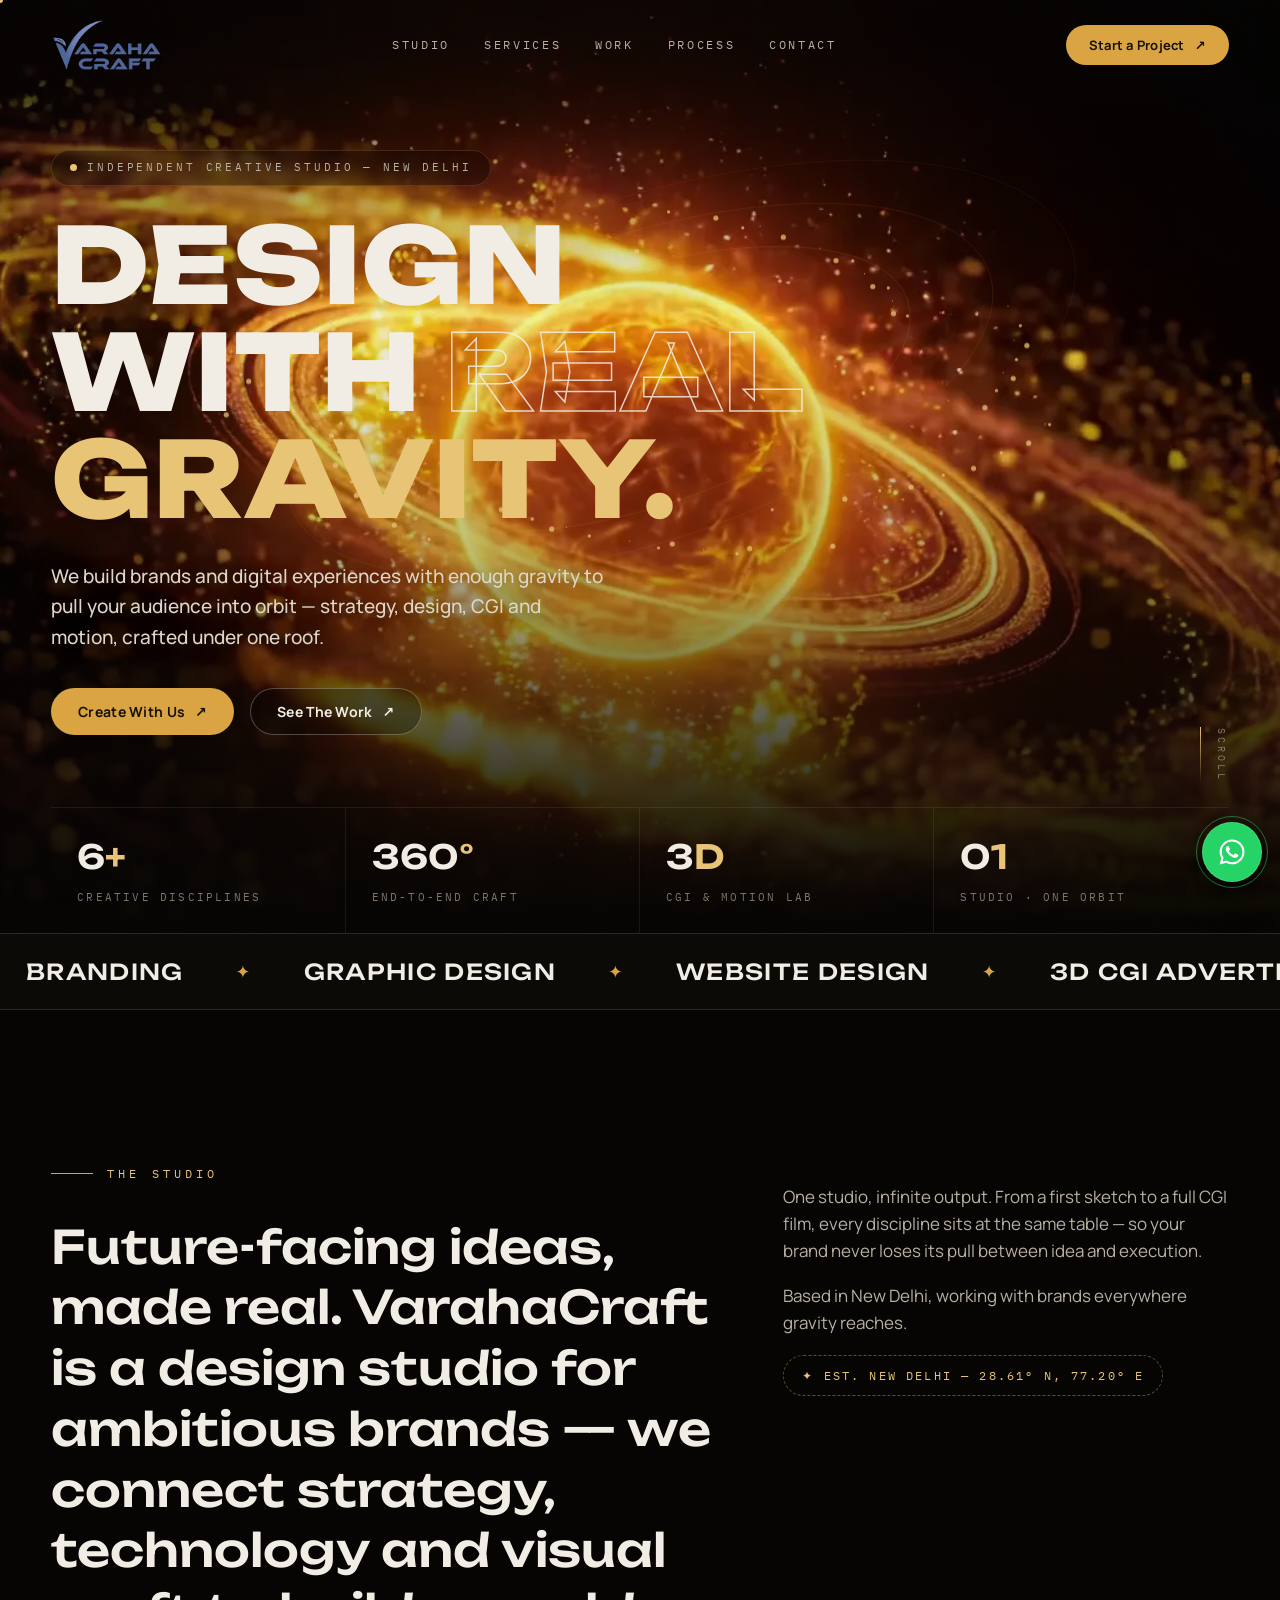
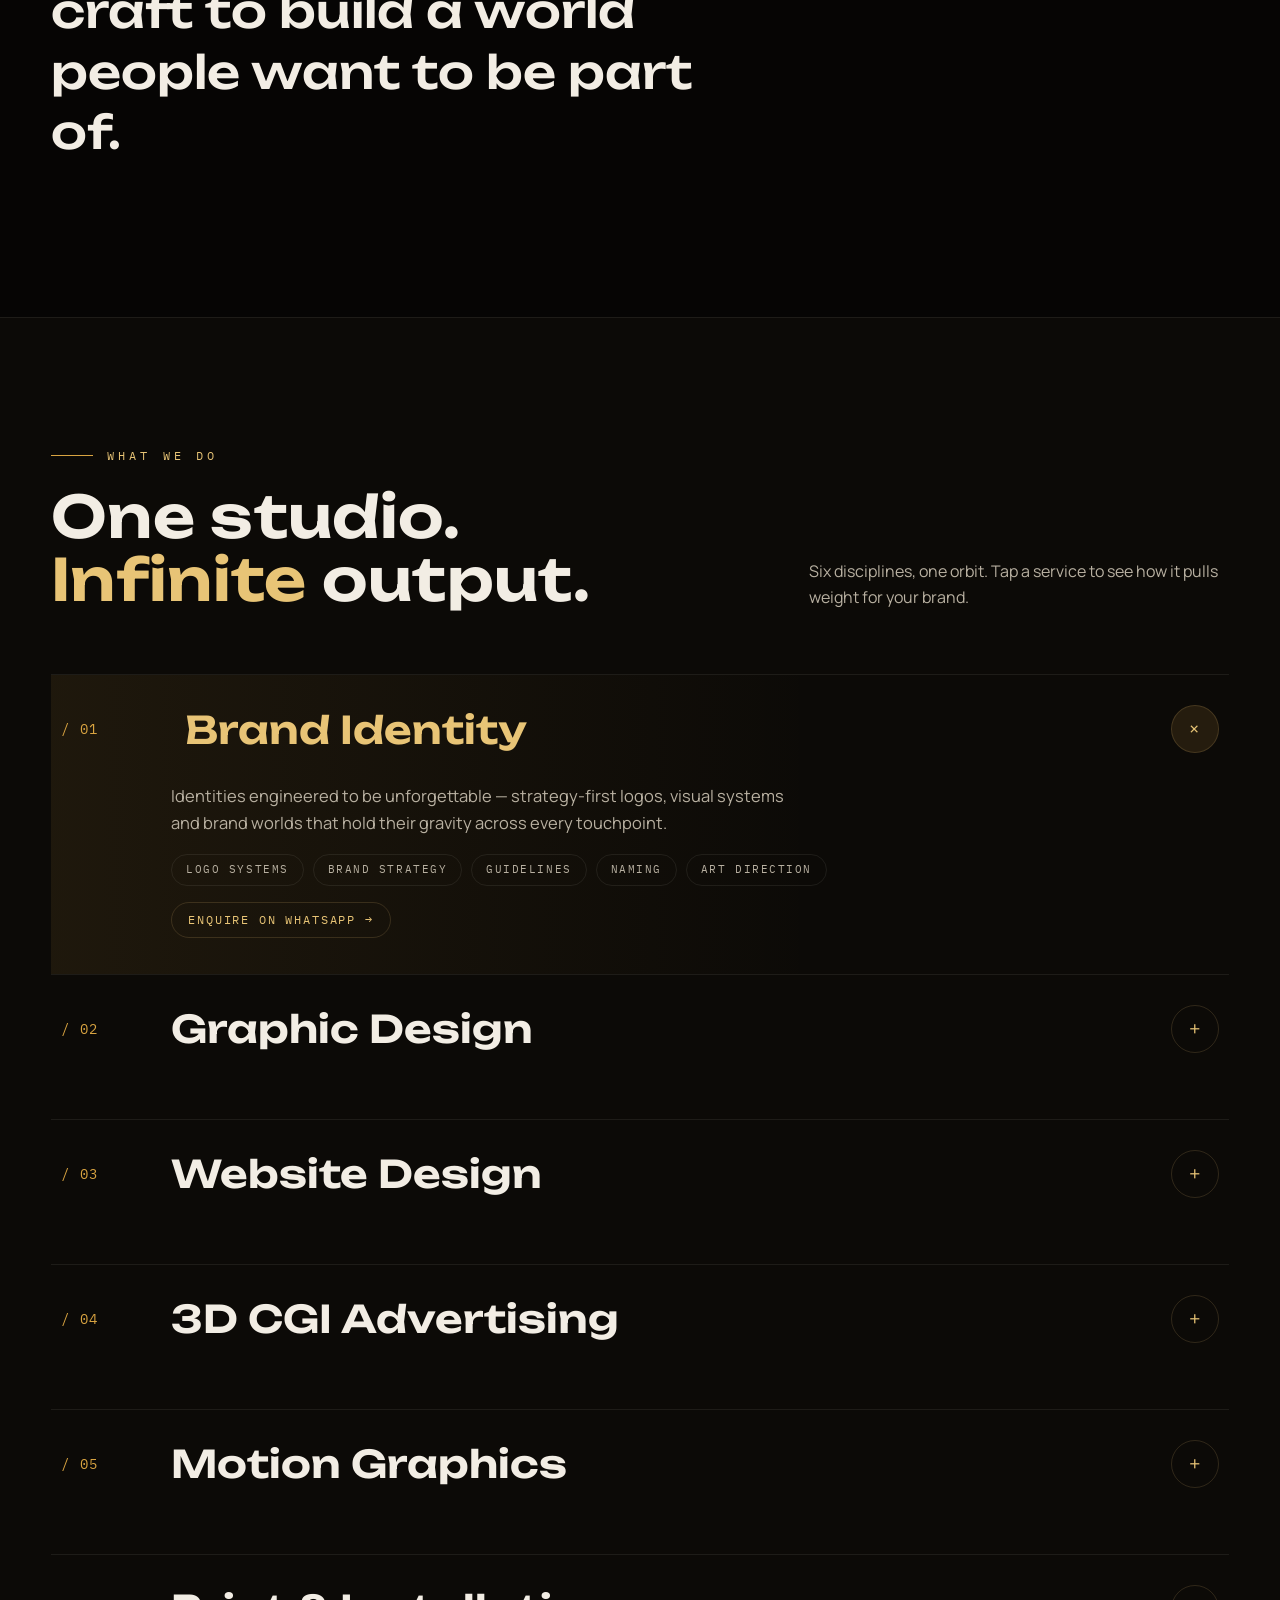
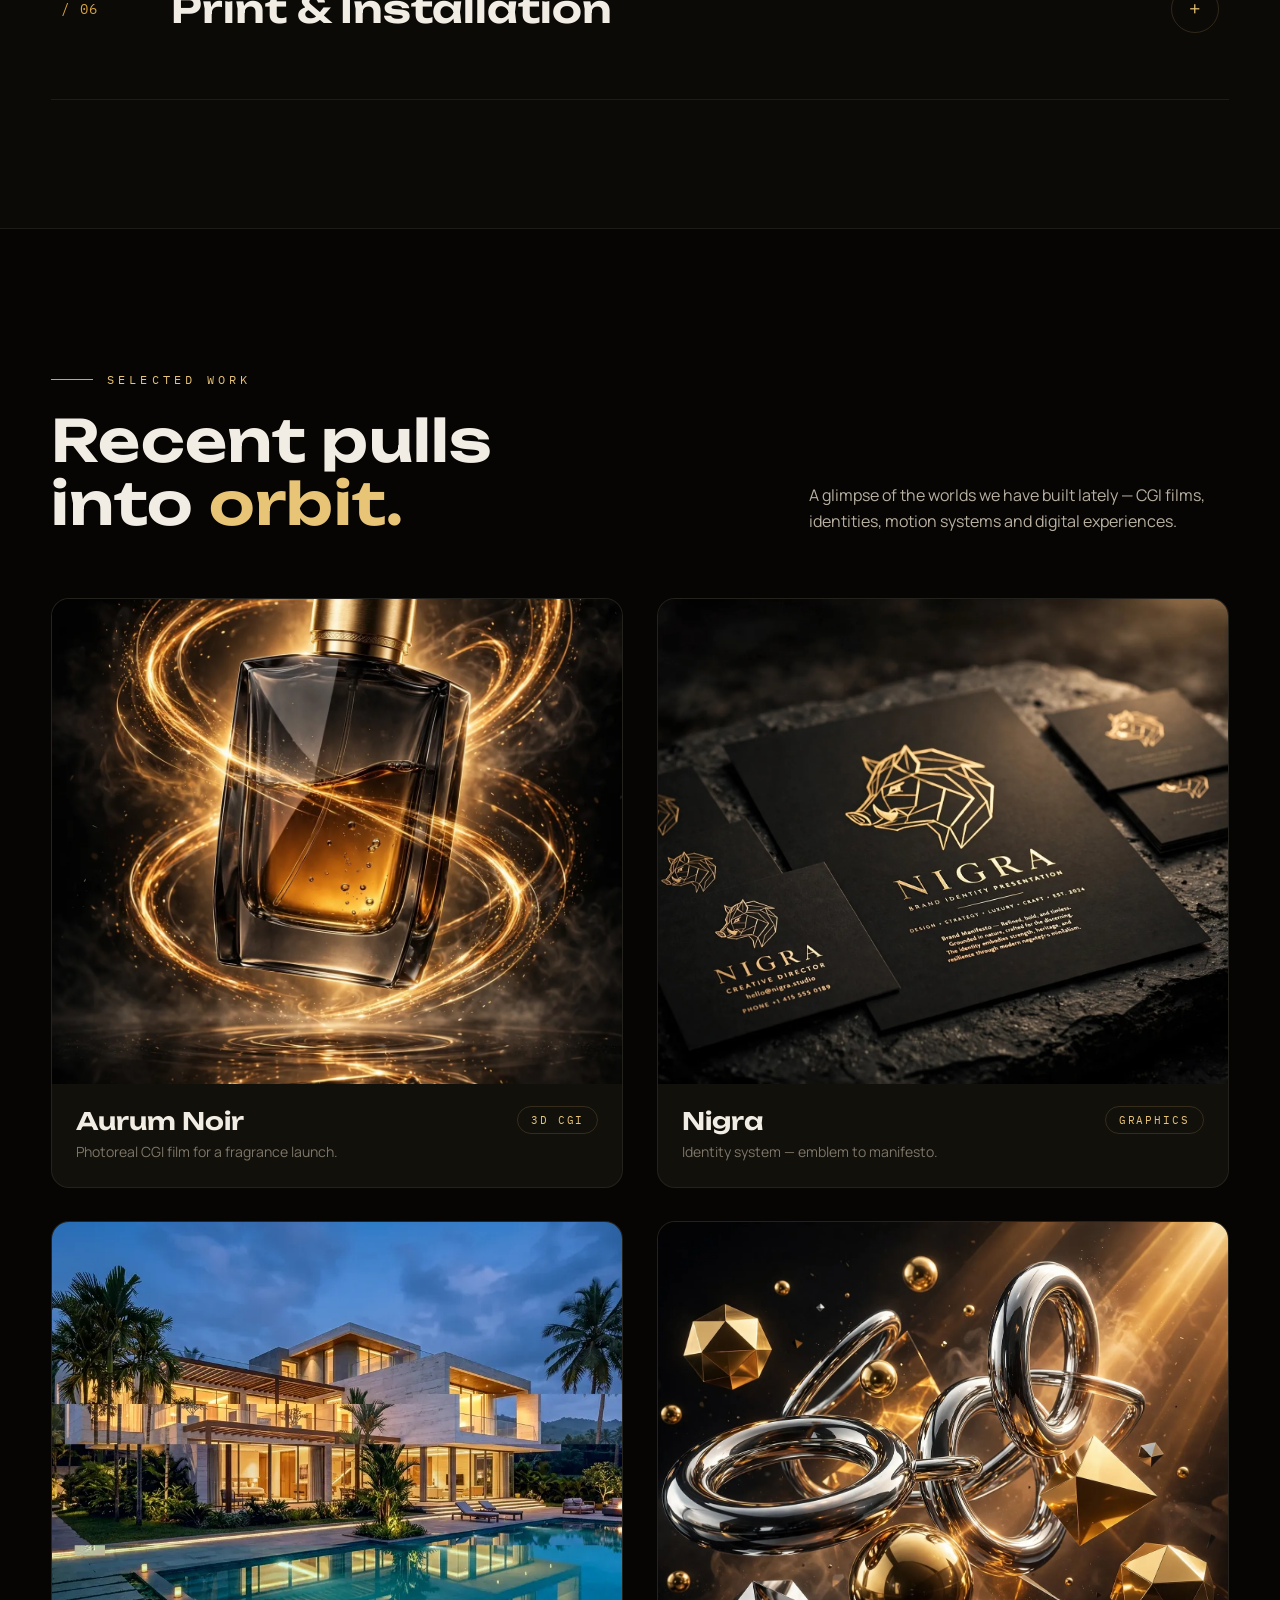
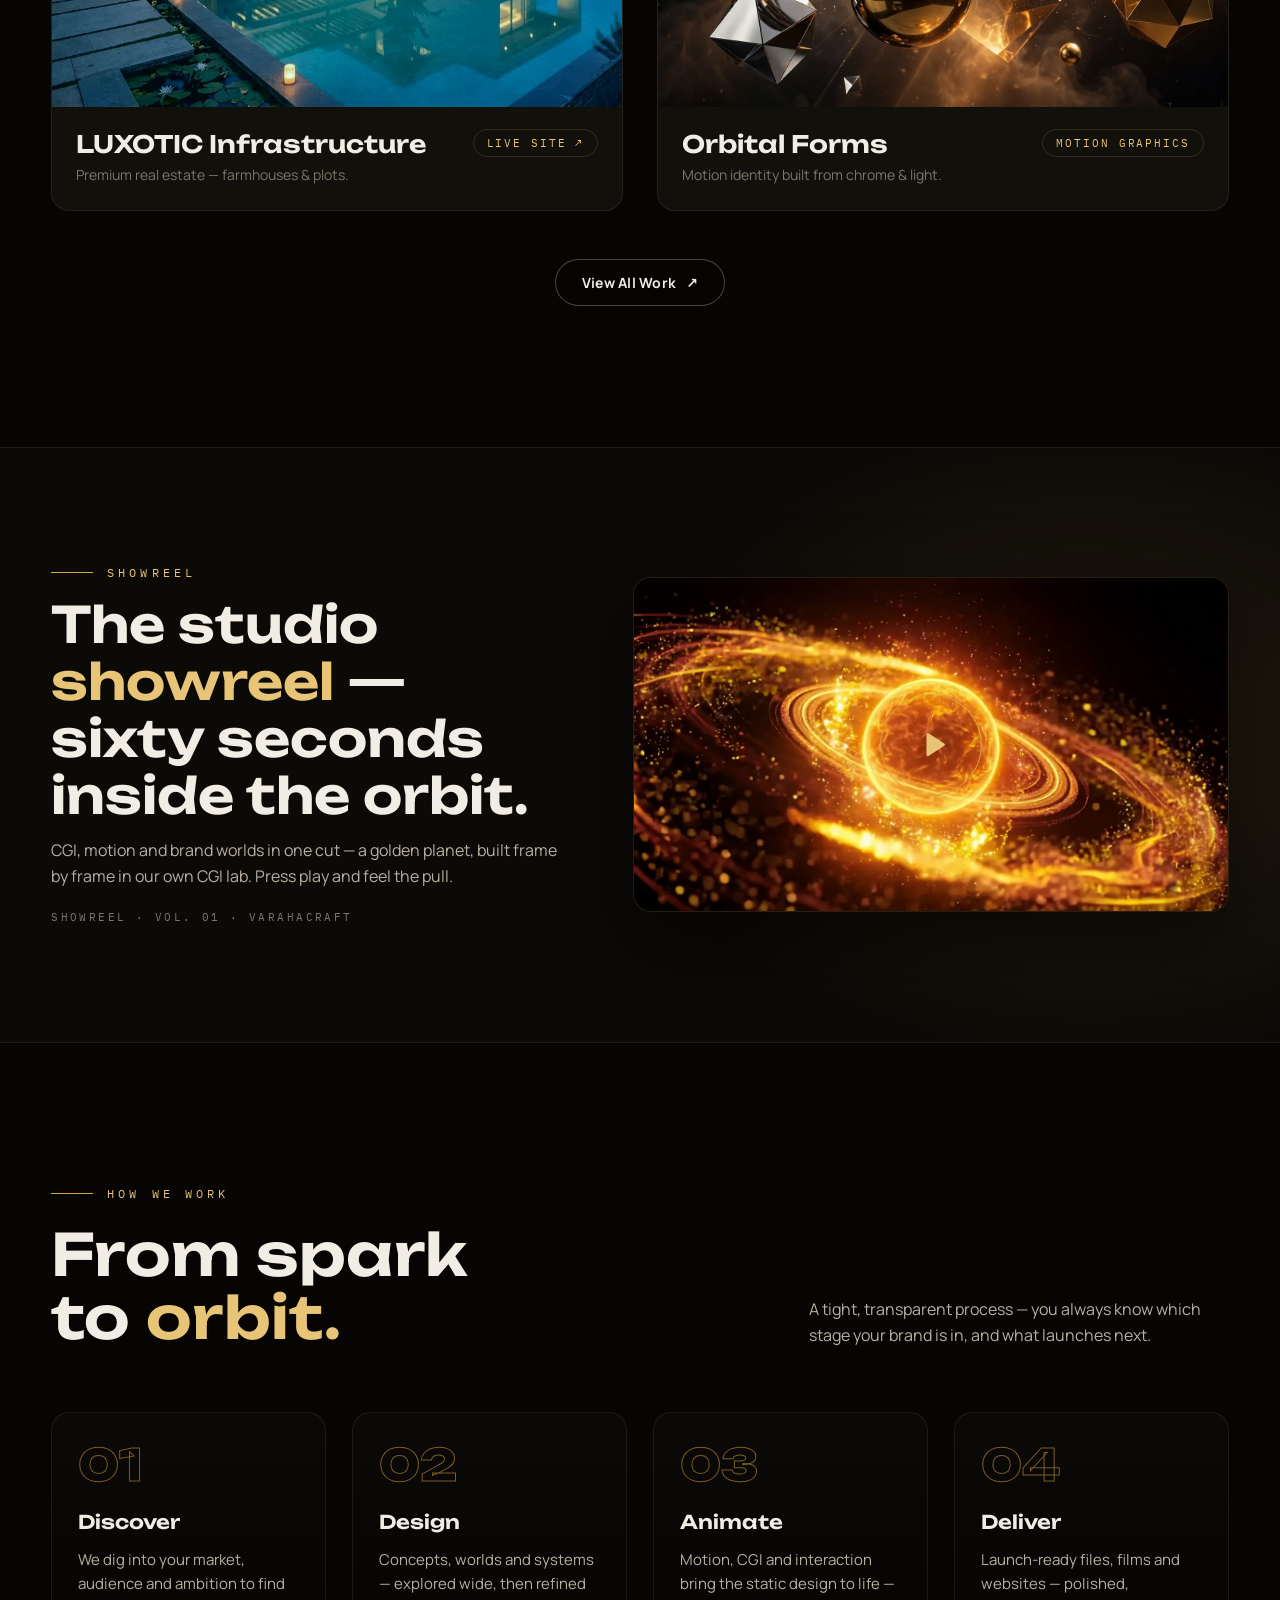
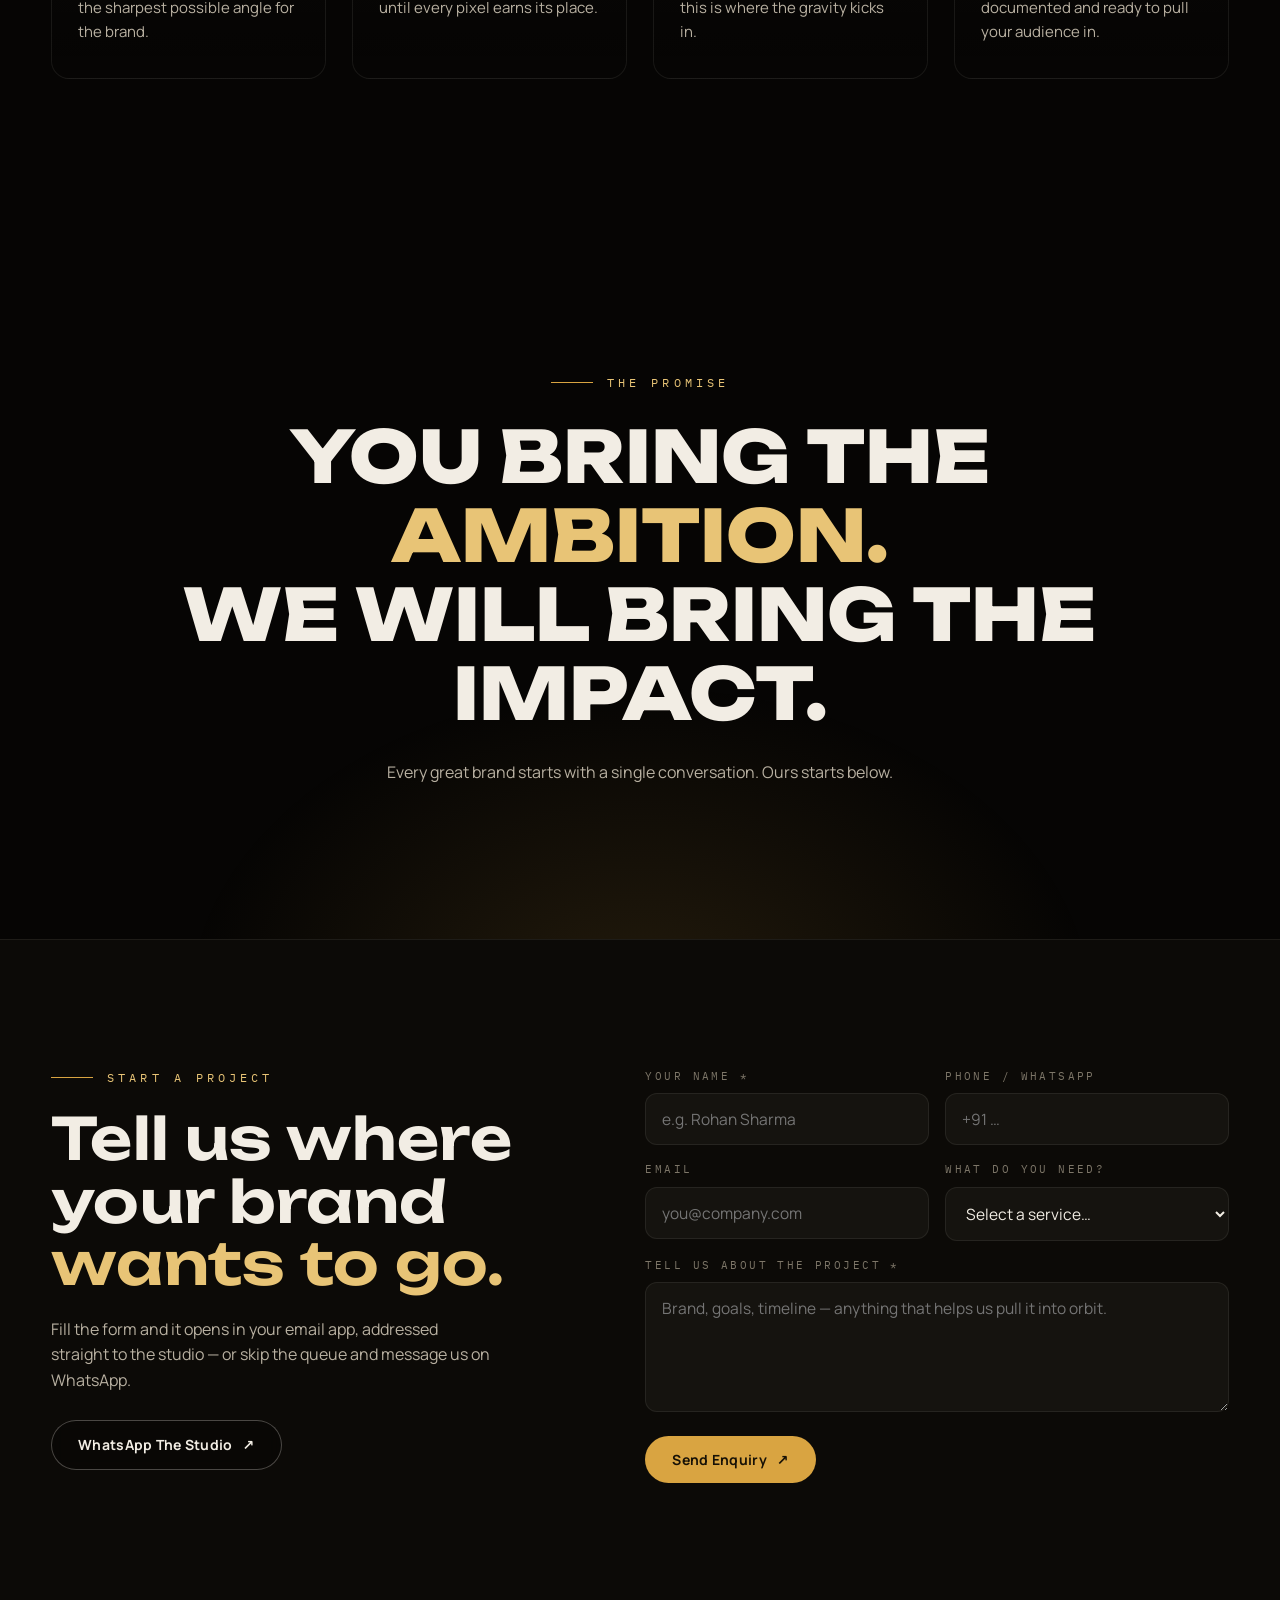
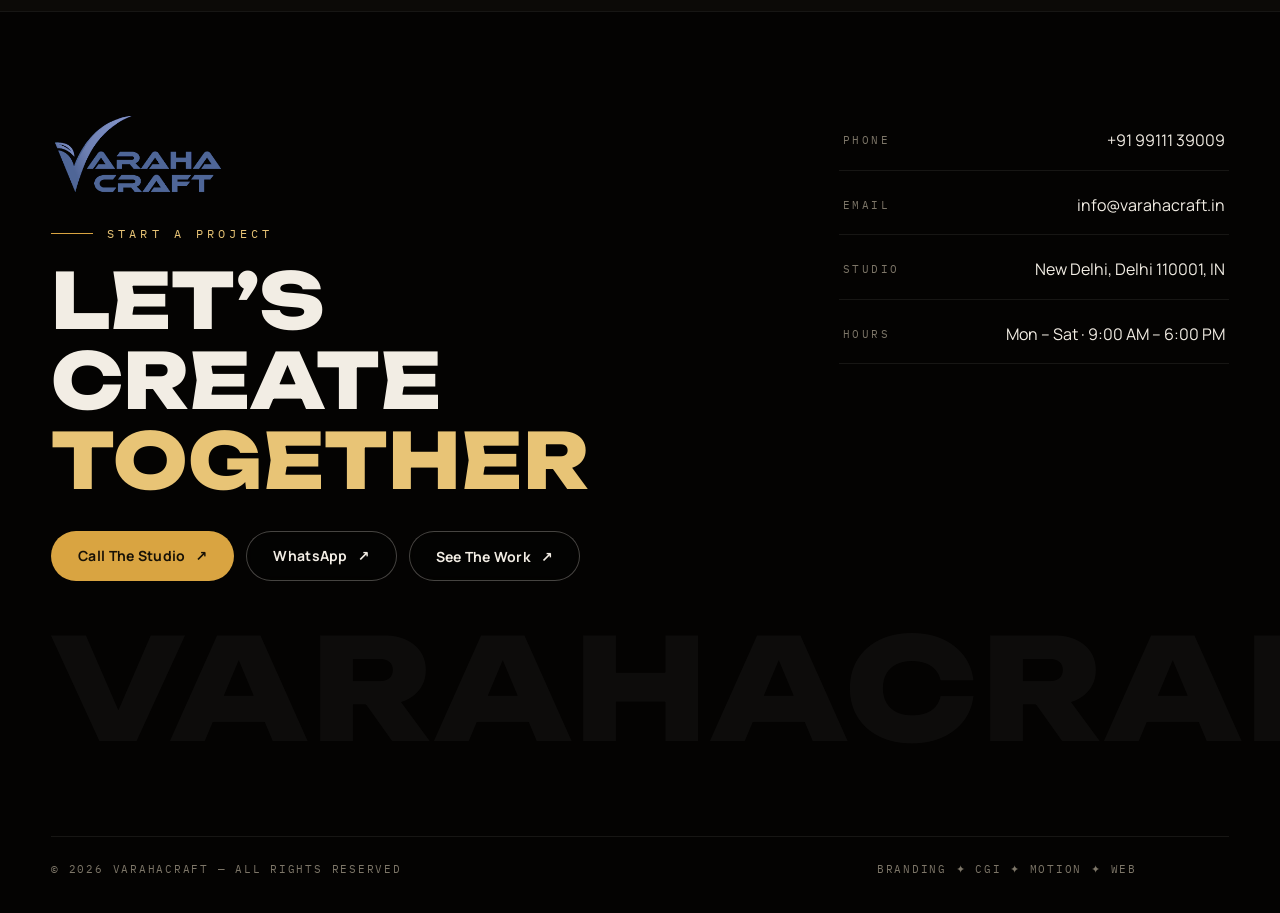
==== index.html @ f9a8553d "Initial commit: VarahaCraft static website" ====
<!doctype html>
<html lang="en">
<head>
<meta charset="utf-8" />
<meta name="viewport" content="width=device-width, initial-scale=1, viewport-fit=cover" />
<meta name="color-scheme" content="dark" />
<title>VarahaCraft — Creative Design &amp; Branding Studio, New Delhi</title>
<meta name="description" content="VarahaCraft is a New Delhi creative studio crafting brands, websites, 3D CGI advertising and motion graphics with enough gravity to pull your audience into orbit." />
<meta name="keywords" content="VarahaCraft, branding studio New Delhi, graphic design, website design, 3D CGI advertising, motion graphics, UGC ads, print and installation, creative agency India" />
<meta name="author" content="VarahaCraft" />
<link rel="canonical" href="https://www.varahacraft.in/" />
<meta name="robots" content="index, follow" />
<meta name="geo.region" content="IN-DL" />
<meta name="geo.placename" content="New Delhi" />
<!-- Open Graph -->
<meta property="og:type" content="website" />
<meta property="og:site_name" content="VarahaCraft" />
<meta property="og:title" content="VarahaCraft — Creative Design &amp; Branding Studio, New Delhi" />
<meta property="og:description" content="Brands, websites, 3D CGI advertising and motion graphics — crafted in New Delhi with enough gravity to pull your audience into orbit." />
<meta property="og:locale" content="en_IN" />
<meta property="og:url" content="https://www.varahacraft.in/" />
<meta property="og:image" content="https://www.varahacraft.in/og-image.jpg" />
<meta property="og:image:type" content="image/jpeg" />
<meta property="og:image:width" content="1200" />
<meta property="og:image:height" content="630" />
<meta property="og:image:alt" content="VarahaCraft — a golden planet with orbiting light rings, the studio's signature visual" />
<!-- Twitter -->
<meta name="twitter:card" content="summary_large_image" />
<meta name="twitter:title" content="VarahaCraft — Creative Design &amp; Branding Studio, New Delhi" />
<meta name="twitter:description" content="Branding, graphic design, website design, 3D CGI advertising, motion graphics and print — one studio, infinite output." />
<meta name="twitter:image" content="https://www.varahacraft.in/og-image.jpg" />
<meta name="twitter:image:alt" content="VarahaCraft — a golden planet with orbiting light rings, the studio's signature visual" />
<link rel="icon" type="image/png" href="assets/favicon.png" />
<script type="application/ld+json">
{
  "@context": "https://schema.org",
  "@type": "ProfessionalService",
  "name": "VarahaCraft",
  "description": "Creative design and branding studio in New Delhi — branding, graphic design, website design, 3D CGI advertising, motion graphics, print and installation.",
  "url": "https://www.varahacraft.in",
  "telephone": "+91-99111-39009",
  "email": "info@varahacraft.in",
  "priceRange": "₹₹",
  "address": {
    "@type": "PostalAddress",
    "addressLocality": "New Delhi",
    "addressRegion": "Delhi",
    "postalCode": "110001",
    "addressCountry": "IN"
  },
  "geo": { "@type": "GeoCoordinates", "latitude": 28.6139, "longitude": 77.209 },
  "openingHoursSpecification": {
    "@type": "OpeningHoursSpecification",
    "dayOfWeek": ["Monday", "Tuesday", "Wednesday", "Thursday", "Friday", "Saturday"],
    "opens": "09:00",
    "closes": "18:00"
  },
  "sameAs": ["https://www.varahacraft.in"],
  "makesOffer": [
    { "@type": "Offer", "itemOffered": { "@type": "Service", "name": "Brand Identity" } },
    { "@type": "Offer", "itemOffered": { "@type": "Service", "name": "Graphic Design" } },
    { "@type": "Offer", "itemOffered": { "@type": "Service", "name": "Website Design" } },
    { "@type": "Offer", "itemOffered": { "@type": "Service", "name": "3D CGI Advertising" } },
    { "@type": "Offer", "itemOffered": { "@type": "Service", "name": "Motion Graphics" } },
    { "@type": "Offer", "itemOffered": { "@type": "Service", "name": "Print & Installation" } }
  ]
}
</script>
<link rel="preconnect" href="https://fonts.googleapis.com" />
<link rel="preconnect" href="https://fonts.gstatic.com" crossorigin />
<link href="https://fonts.googleapis.com/css2?family=Unbounded:wght@300;400;500;600;800&family=Manrope:wght@400;500;600;700;800&family=IBM+Plex+Mono:wght@400;500&display=swap" rel="stylesheet" />

<noscript></noscript>
  <link rel="stylesheet" href="css/styles.css">
</head>
<body>
<div id="preloader" role="status" aria-label="Loading VarahaCraft">
  <div class="pl-ring" aria-hidden="true"></div>
  <div class="pl-logo"><img src="assets/logo.png" alt="VarahaCraft" width="1302" height="628" /></div>
  <div class="pl-bar"><i></i></div>
  <div class="pl-note">ENTERING ORBIT</div>
</div>

<div class="cursor-dot" id="cursorDot" aria-hidden="true"></div>
<div class="cursor-ring" id="cursorRing" aria-hidden="true"></div>
<div id="progress" aria-hidden="true"></div>

<header class="site-head" id="siteHeader">
  <nav class="nav" aria-label="Main">
    <button class="logo" id="logoBtn" aria-label="VarahaCraft — home">
      <img src="assets/logo.png" alt="VarahaCraft" width="1302" height="628" />
    </button>
    <div class="nav-links">
      <a href="#/" data-nav="studio">STUDIO</a>
      <a href="#/" data-nav="services">SERVICES</a>
      <a href="#/work" data-nav="work" id="navWork">WORK</a>
      <a href="#/" data-nav="process">PROCESS</a>
      <a href="#/" data-nav="contact">CONTACT</a>
    </div>
    <button class="btn btn-gold nav-cta" data-nav="contact">Start a Project <span class="arr">↗</span></button>
    <button class="burger" id="burger" aria-label="Open menu" aria-expanded="false">
      <svg viewBox="0 0 24 24" fill="none" stroke="currentColor" stroke-width="1.8" stroke-linecap="round" aria-hidden="true"><path d="M3 7h18M3 12h18M3 17h12" /></svg>
    </button>
  </nav>
</header>
<div class="mobile-menu" id="mobileMenu" aria-hidden="true">
  <a href="#/" data-nav="studio">STUDIO <span>01</span></a>
  <a href="#/" data-nav="services">SERVICES <span>02</span></a>
  <a href="#/work" data-nav="work">WORK <span>03</span></a>
  <a href="#/" data-nav="process">PROCESS <span>04</span></a>
  <a href="#/" data-nav="contact">CONTACT <span>05</span></a>
  <a href="https://wa.me/919911139009?text=Hi%20VarahaCraft!%20I%20want%20to%20discuss%20a%20project%20for%20my%20brand." target="_blank" rel="noopener noreferrer">WHATSAPP <span>→</span></a>
</div>

<div class="page-view" id="pageView">

<!-- ============================ HOME ============================ -->
<div id="page-home">
<main>
  <!-- HERO -->
  <section class="hero" aria-label="VarahaCraft intro">
    <div class="hero-media" aria-hidden="true">
      <img id="heroPoster" src="assets/hero-poster.webp" alt="" style="width:100%;height:100%;object-fit:cover;position:absolute;inset:0;" />
      <video id="heroVideo" muted loop playsinline preload="none" poster="assets/hero-poster.webp" style="position:absolute;inset:0;"></video>
    </div>
    <canvas id="gl" aria-hidden="true"></canvas>
    <div class="hero-content">
      <div class="wrap">
        <span class="hero-badge"><span class="dot"></span> Independent Creative Studio — New Delhi</span>
        <h1 class="hero-title" aria-label="Design With Real Gravity.">
          <span class="line" aria-hidden="true"><span class="line-inner">Design</span></span>
          <span class="line" aria-hidden="true"><span class="line-inner">With <span class="stroke">Real</span></span></span>
          <span class="line" aria-hidden="true"><span class="line-inner"><span class="gold">Gravity.</span></span></span>
        </h1>
        <p class="hero-sub">We build brands and digital experiences with enough gravity to pull your audience into orbit — strategy, design, CGI and motion, crafted under one roof.</p>
        <div class="hero-ctas">
          <button class="btn btn-gold" data-scrollto="enquire">Create With Us <span class="arr">↗</span></button>
          <button class="btn btn-ghost" data-goto="work">See The Work <span class="arr">↗</span></button>
        </div>
      </div>
      <div class="wrap">
        <div class="hero-meta">
          <div class="cell"><div class="num">6<b>+</b></div><div class="lbl">Creative disciplines</div></div>
          <div class="cell"><div class="num">360<b>°</b></div><div class="lbl">End-to-end craft</div></div>
          <div class="cell"><div class="num">3<b>D</b></div><div class="lbl">CGI &amp; motion lab</div></div>
          <div class="cell"><div class="num">0<b>1</b></div><div class="lbl">Studio · One orbit</div></div>
        </div>
      </div>
    </div>
    <div class="scroll-hint" aria-hidden="true">SCROLL <i></i></div>
  </section>

  <!-- MARQUEE -->
  <div class="marquee" aria-hidden="true">
    <div class="marquee-track">
      <span>BRANDING <i class="star">✦</i> GRAPHIC DESIGN <i class="star">✦</i> WEBSITE DESIGN <i class="star">✦</i> 3D CGI ADVERTISING <i class="star">✦</i> MOTION GRAPHICS <i class="star">✦</i> PRINT &amp; INSTALLATION <i class="star">✦</i></span>
      <span>BRANDING <i class="star">✦</i> GRAPHIC DESIGN <i class="star">✦</i> WEBSITE DESIGN <i class="star">✦</i> 3D CGI ADVERTISING <i class="star">✦</i> MOTION GRAPHICS <i class="star">✦</i> PRINT &amp; INSTALLATION <i class="star">✦</i></span>
    </div>
  </div>

  <!-- MANIFESTO -->
  <section class="manifesto" id="studio">
    <div class="wrap">
      <div class="kicker" data-rv>The Studio</div>
      <div class="manifesto-grid">
        <p class="manifesto-text" data-rv>Future-facing ideas, made real. VarahaCraft is a design studio for ambitious brands — we connect strategy, technology and visual craft to build a world people want to be part of.</p>
        <div class="manifesto-side" data-rv>
          <p>One studio, infinite output. From a first sketch to a full CGI film, every discipline sits at the same table — so your brand never loses its pull between idea and execution.</p>
          <p>Based in New Delhi, working with brands everywhere gravity reaches.</p>
          <span class="orbit-chip">✦ EST. NEW DELHI — 28.61° N, 77.20° E</span>
        </div>
      </div>
    </div>
  </section>

  <!-- SERVICES -->
  <section class="services" id="services">
    <div class="wrap">
      <div class="sec-head">
        <div>
          <div class="kicker" data-rv>What We Do</div>
          <h2 class="sec-title" data-rv>One studio.<br /><em>Infinite</em> output.</h2>
        </div>
        <p data-rv>Six disciplines, one orbit. Tap a service to see how it pulls weight for your brand.</p>
      </div>
      <div class="svc-list" id="svcList"><!-- services rendered by JS --></div>
    </div>
  </section>

  <!-- FEATURED WORK -->
  <section class="work" id="work">
    <div class="wrap">
      <div class="sec-head">
        <div>
          <div class="kicker" data-rv>Selected Work</div>
          <h2 class="sec-title" data-rv>Recent pulls<br />into <em>orbit.</em></h2>
        </div>
        <p data-rv>A glimpse of the worlds we have built lately — CGI films, identities, motion systems and digital experiences.</p>
      </div>
      <div class="work-grid" id="featuredGrid"><!-- featured projects rendered by JS --></div>
      <div class="work-more" data-rv>
        <button class="btn btn-ghost" data-goto="work">View All Work <span class="arr">↗</span></button>
      </div>
    </div>
  </section>

  <!-- SHOWREEL -->
  <section class="reel" aria-label="Showreel">
    <div class="wrap reel-in">
      <div data-rv>
        <div class="kicker">Showreel</div>
        <h2>The studio <em>showreel</em> — sixty seconds inside the orbit.</h2>
        <p>CGI, motion and brand worlds in one cut — a golden planet, built frame by frame in our own CGI lab. Press play and feel the pull.</p>
        <div class="reel-note">Showreel · Vol. 01 · VarahaCraft</div>
      </div>
      <div class="reel-frame" data-rv>
        <video id="reelVideo" muted loop playsinline preload="metadata" poster="assets/hero-poster.webp" aria-label="VarahaCraft showreel — golden planet with orbiting light rings">
          <source src="assets/showreel.mp4" type="video/mp4" />
        </video>
        <div class="play-wrap">
          <button class="play-btn" id="reelBtn" aria-label="Play showreel video">
            <svg viewBox="0 0 24 24" fill="currentColor" aria-hidden="true"><path d="M6 3.8v16.4c0 .8.9 1.3 1.6.9l12.6-8.2c.6-.4.6-1.4 0-1.8L7.6 2.9C6.9 2.5 6 3 6 3.8z" /></svg>
          </button>
        </div>
      </div>
    </div>
  </section>

  <!-- PROCESS -->
  <section class="process" id="process">
    <div class="wrap">
      <div class="sec-head">
        <div>
          <div class="kicker" data-rv>How We Work</div>
          <h2 class="sec-title" data-rv>From spark<br />to <em>orbit.</em></h2>
        </div>
        <p data-rv>A tight, transparent process — you always know which stage your brand is in, and what launches next.</p>
      </div>
      <div class="steps">
        <div class="step" data-rv>
          <div class="s-num">01</div>
          <h3>Discover</h3>
          <p>We dig into your market, audience and ambition to find the sharpest possible angle for the brand.</p>
          <span class="s-line"></span>
        </div>
        <div class="step" data-rv>
          <div class="s-num">02</div>
          <h3>Design</h3>
          <p>Concepts, worlds and systems — explored wide, then refined until every pixel earns its place.</p>
          <span class="s-line"></span>
        </div>
        <div class="step" data-rv>
          <div class="s-num">03</div>
          <h3>Animate</h3>
          <p>Motion, CGI and interaction bring the static design to life — this is where the gravity kicks in.</p>
          <span class="s-line"></span>
        </div>
        <div class="step" data-rv>
          <div class="s-num">04</div>
          <h3>Deliver</h3>
          <p>Launch-ready files, films and websites — polished, documented and ready to pull your audience in.</p>
          <span class="s-line"></span>
        </div>
      </div>
    </div>
  </section>

  <!-- STATEMENT -->
  <section class="statement">
    <div class="wrap">
      <div class="kicker center" data-rv>The Promise</div>
      <h2 data-rv>You bring the <em>ambition.</em><br />We will bring the impact.</h2>
      <p data-rv>Every great brand starts with a single conversation. Ours starts below.</p>
    </div>
  </section>

  <!-- CONTACT FORM -->
  <section class="contact-sec" id="enquire">
    <div class="wrap">
      <div class="contact-grid">
        <div data-rv>
          <div class="kicker">Start A Project</div>
          <h2 class="sec-title">Tell us where<br />your brand<br /><em>wants to go.</em></h2>
          <p style="color: var(--ink-dim); max-width: 440px; margin-top: 22px;">
            Fill the form and it opens in your email app, addressed straight to the studio — or skip the queue and
            message us on WhatsApp.
          </p>
          <a class="btn btn-ghost" href="https://wa.me/919911139009?text=Hi%20VarahaCraft!%20I%20want%20to%20discuss%20a%20project%20for%20my%20brand." target="_blank" rel="noopener noreferrer" style="margin-top: 10px;">
            WhatsApp The Studio <span class="arr">↗</span>
          </a>
        </div>
        <div data-rv>
          <form class="cform" id="contactForm" aria-label="Start a project — contact form" novalidate>
            <!-- Honeypot: off-screen and removed from the tab order, so only
                 bots that blindly fill every field ever put anything here. -->
            <div class="hp-field" aria-hidden="true">
              <label for="cf-website">Your website (leave this empty)</label>
              <input id="cf-website" name="website" type="text" tabindex="-1" autocomplete="off" />
            </div>
            <div class="row2">
              <div class="field">
                <label for="cf-name">Your name *</label>
                <input id="cf-name" required placeholder="e.g. Rohan Sharma" autocomplete="name" />
              </div>
              <div class="field">
                <label for="cf-phone">Phone / WhatsApp</label>
                <input id="cf-phone" placeholder="+91 …" autocomplete="tel" inputmode="tel" />
              </div>
            </div>
            <div class="row2">
              <div class="field">
                <label for="cf-email">Email</label>
                <input id="cf-email" type="email" placeholder="you@company.com" autocomplete="email" />
              </div>
              <div class="field">
                <label for="cf-service">What do you need?</label>
                <select id="cf-service">
                  <option value="">Select a service…</option>
                  <option>Brand Identity</option>
                  <option>Graphic Design</option>
                  <option>Website Design</option>
                  <option>3D CGI Advertising</option>
                  <option>Motion Graphics</option>
                  <option>Print &amp; Installation</option>
                  <option>Something else</option>
                </select>
              </div>
            </div>
            <div class="field">
              <label for="cf-message">Tell us about the project *</label>
              <textarea id="cf-message" required placeholder="Brand, goals, timeline — anything that helps us pull it into orbit."></textarea>
            </div>
            <p class="form-err" id="formErr" role="alert" hidden>Please add your name and a few words about the project, then send again.</p>
            <div>
              <button class="btn btn-gold" type="submit">Send Enquiry <span class="arr">↗</span></button>
            </div>
          </form>
          <div class="form-ok" id="formOk" role="status" hidden>
            <h3>Almost there ✦</h3>
            <p id="formOkText">Your email app is opening with the enquiry ready to send to info@varahacraft.in — just press send there. In a hurry? WhatsApp is fastest.</p>
            <a class="btn btn-gold" href="https://wa.me/919911139009?text=Hi%20VarahaCraft!%20I%20want%20to%20discuss%20a%20project%20for%20my%20brand." target="_blank" rel="noopener noreferrer">Chat on WhatsApp <span class="arr">↗</span></a>
          </div>
        </div>
      </div>
    </div>
  </section>
</main>
</div><!-- /page-home -->

<!-- ============================ WORK ============================ -->
<div id="page-work" hidden>
<main class="workpage">
  <div class="wrap">
    <button class="wp-back" data-goto="home">← BACK TO HOME</button>
    <div class="kicker">The Work Archive</div>
    <h2 class="wp-title">Work that<br />pulls its <em>weight.</em></h2>
    <p class="wp-sub">Every orbit we have built lately — UGC ad films, graphics, websites, CGI and the odd billboard. Filter by craft, and tap any piece to see it up close.</p>
    <div class="filters" role="group" aria-label="Filter work by category" id="filters">
      <button class="filter-btn active" data-filter="all" aria-pressed="true">ALL WORK</button>
      <button class="filter-btn" data-filter="ugc" aria-pressed="false">UGC ADS</button>
      <button class="filter-btn" data-filter="graphics" aria-pressed="false">GRAPHICS</button>
      <button class="filter-btn" data-filter="websites" aria-pressed="false">WEBSITES</button>
      <button class="filter-btn" data-filter="motion" aria-pressed="false">CGI &amp; MOTION</button>
      <button class="filter-btn" data-filter="more" aria-pressed="false">MORE</button>
    </div>
    <div class="wp-count" aria-live="polite" id="wpCount"></div>
    <div class="wp-grid" id="wpGrid"><!-- work cards rendered by JS --></div>
    <div class="wp-cta">
      <h3>Your brand could be the<br />next one in this orbit.</h3>
      <button class="btn btn-gold" data-nav="contact">Start a Project <span class="arr">↗</span></button>
    </div>
  </div>
</main>
</div><!-- /page-work -->

<!-- ============================ FOOTER ============================ -->
<footer class="site-foot" id="contact">
  <div class="wrap">
    <div class="foot-grid">
      <div data-rv>
        <button class="foot-logo-btn" id="footLogoBtn" aria-label="VarahaCraft — back to home">
          <img class="foot-logo" src="assets/logo.png" alt="VarahaCraft" width="1302" height="628" loading="lazy" />
        </button>
        <div class="kicker">Start A Project</div>
        <div class="foot-big">Let&rsquo;s<br />Create <em>Together</em></div>
        <div class="foot-ctas">
          <a class="btn btn-gold" href="tel:+919911139009">Call The Studio <span class="arr">↗</span></a>
          <a class="btn btn-ghost" href="https://wa.me/919911139009?text=Hi%20VarahaCraft!%20I%20want%20to%20discuss%20a%20project%20for%20my%20brand." target="_blank" rel="noopener noreferrer">WhatsApp <span class="arr">↗</span></a>
          <button class="btn btn-ghost" data-goto="work">See The Work <span class="arr">↗</span></button>
        </div>
      </div>
      <div class="contact-list" data-rv>
        <a href="tel:+919911139009"><span class="k">Phone</span><span>+91 99111 39009</span></a>
        <a href="mailto:info@varahacraft.in"><span class="k">Email</span><span>info@varahacraft.in</span></a>
        <div><span class="k">Studio</span><span>New Delhi, Delhi 110001, IN</span></div>
        <div><span class="k">Hours</span><span>Mon – Sat · 9:00 AM – 6:00 PM</span></div>
      </div>
    </div>
    <div class="foot-giant" aria-hidden="true">VarahaCraft</div>
    <div class="foot-bottom">
      <span>© 2026 VarahaCraft — All rights reserved</span>
      <span>Branding ✦ CGI ✦ Motion ✦ Web</span>
    </div>
  </div>
</footer>
</div><!-- /page-view -->

<a class="wa-float" href="https://wa.me/919911139009?text=Hi%20VarahaCraft!%20I%20want%20to%20discuss%20a%20project%20for%20my%20brand." target="_blank" rel="noopener noreferrer" aria-label="Chat with VarahaCraft on WhatsApp">
  <svg viewBox="0 0 24 24" fill="currentColor" aria-hidden="true"><path d="M12.04 2C6.58 2 2.13 6.45 2.13 11.91c0 1.75.46 3.45 1.32 4.95L2.05 22l5.25-1.38a9.9 9.9 0 0 0 4.74 1.21h.01c5.46 0 9.9-4.45 9.9-9.91A9.86 9.86 0 0 0 12.04 2zm0 18.13h-.01a8.2 8.2 0 0 1-4.19-1.15l-.3-.18-3.12.82.83-3.04-.2-.31a8.2 8.2 0 0 1-1.26-4.38c0-4.54 3.7-8.24 8.25-8.24a8.2 8.2 0 0 1 8.24 8.25c0 4.54-3.7 8.23-8.24 8.23zm4.52-6.16c-.25-.13-1.47-.72-1.69-.81-.23-.08-.39-.12-.56.13-.16.24-.64.8-.78.97-.14.16-.29.18-.54.06-.25-.13-1.05-.38-1.99-1.23-.74-.66-1.23-1.47-1.38-1.72-.14-.25-.01-.38.11-.51.11-.11.25-.29.37-.43.12-.15.16-.25.25-.41.08-.17.04-.31-.02-.43-.06-.13-.56-1.35-.77-1.84-.2-.48-.41-.42-.56-.43h-.48c-.17 0-.43.06-.66.31-.22.25-.86.85-.86 2.07 0 1.22.89 2.4 1.01 2.56.13.17 1.75 2.67 4.23 3.74.59.26 1.05.41 1.41.52.6.19 1.13.16 1.56.1.48-.07 1.47-.6 1.67-1.18.21-.58.21-1.07.15-1.18-.06-.1-.23-.16-.48-.29z" /></svg>
</a>

<!-- Lightbox -->
<div class="lightbox" id="lightbox" role="dialog" aria-modal="true" aria-label="Project viewer">
  <button class="lb-backdrop" id="lbBackdrop" aria-label="Close project viewer"></button>
  <div class="lb-panel">
    <button class="lb-close" id="lbClose" aria-label="Close project viewer">✕</button>
    <div class="lb-media" id="lbMedia"></div>
    <div class="lb-body">
      <span class="lb-tag" id="lbTag"></span>
      <h3 id="lbTitle"></h3>
      <p id="lbDesc"></p>
      <div class="lb-actions">
        <a class="btn btn-gold" id="lbLive" href="#" target="_blank" rel="noopener noreferrer" hidden>Visit Live Site <span class="arr">↗</span></a>
        <a class="btn btn-ghost" id="lbWa" href="#" target="_blank" rel="noopener noreferrer">I Want Something Like This</a>
      </div>
    </div>
  </div>
</div>
<script src="js/app.js"></script>
</body>
</html>
---- css/styles.css ----
/* ============ VarahaCraft — elevated dark, black & gold ============ */
:root {
  color-scheme: dark;
  --bg: #060504;
  --bg-2: #0c0a07;
  --surface: #12100b;
  --panel: #12100b;
  --text: #f2ede4;
  --ink: #f2ede4;
  --dim: #b8b0a1;
  --ink-dim: #b8b0a1;
  --ink-faint: #7d7668;
  --border: rgba(232, 195, 118, 0.16);
  --line: rgba(232, 195, 118, 0.16);
  --line-soft: rgba(242, 237, 228, 0.08);
  --accent: #d9a441;
  --gold: #d9a441;
  --gold-2: #e8c476;
  --gold-deep: #8a5f1c;
  --radius: 18px;
  --font-d: "Unbounded", system-ui, sans-serif;
  --font-b: "Manrope", system-ui, sans-serif;
  --font-m: "IBM Plex Mono", ui-monospace, monospace;
}
* { box-sizing: border-box; }
/* The hidden attribute must always win — author display rules on .btn,
   .cform and friends would otherwise override the UA's display:none and
   leave "hidden" elements (form after submit, live-site button) visible. */
[hidden] { display: none !important; }
html { scroll-behavior: smooth; }
html, body { background: var(--bg); }
html, body { overflow-anchor: none; }
body {
  margin: 0; color: var(--ink); font-family: var(--font-b);
  font-size: 16px; line-height: 1.6; overflow-x: hidden;
  -webkit-font-smoothing: antialiased;
}
::selection { background: var(--gold); color: #140e02; }
img, video { display: block; max-width: 100%; }
a { color: inherit; text-decoration: none; }
button { font-family: inherit; cursor: pointer; }
:focus-visible { outline: 2px solid var(--gold-2); outline-offset: 3px; border-radius: 4px; }
::-webkit-scrollbar { width: 10px; }
::-webkit-scrollbar-track { background: var(--bg); }
::-webkit-scrollbar-thumb { background: #2c2517; border-radius: 6px; }
::-webkit-scrollbar-thumb:hover { background: var(--gold-deep); }

/* ---------- preloader ---------- */
#preloader {
  position: fixed; inset: 0; z-index: 200; background: #040302;
  display: flex; flex-direction: column; align-items: center; justify-content: center; gap: 22px;
  transition: opacity .6s ease, visibility .6s;
}
#preloader.done { opacity: 0; visibility: hidden; pointer-events: none; }
.pl-logo { position: relative; width: min(300px, 68vw); line-height: 0; animation: plLogoIn 1.15s cubic-bezier(.22,1,.36,1) both; }
.pl-logo img { width: 100%; height: auto; display: block; }
.pl-logo::before {
  content: ""; position: absolute; inset: -14% -10%; z-index: -1; border-radius: 50%;
  background: radial-gradient(ellipse at center, rgba(217,164,65,.22), transparent 65%);
  animation: plGlow 2.4s ease-in-out infinite;
}
.pl-logo::after {
  content: ""; position: absolute; inset: 0; pointer-events: none;
  background: linear-gradient(115deg, transparent 32%, rgba(232,195,118,.38) 50%, transparent 68%);
  transform: translateX(-130%); mix-blend-mode: screen;
  animation: plShine 2.2s ease-in-out .55s infinite;
}
@keyframes plLogoIn { from { opacity: 0; transform: translateY(16px) scale(.9); filter: blur(8px); } to { opacity: 1; transform: translateY(0) scale(1); filter: blur(0); } }
@keyframes plGlow { 0%,100% { opacity: .55; transform: scale(.96); } 50% { opacity: 1; transform: scale(1.05); } }
@keyframes plShine { 0% { transform: translateX(-130%); } 55%,100% { transform: translateX(130%); } }
.pl-bar { width: min(280px, 60vw); height: 1px; background: rgba(242,237,228,.12); overflow: hidden; }
.pl-bar i { display: block; height: 100%; width: 100%; background: var(--gold-2); transform-origin: left; animation: plfill 1.4s cubic-bezier(.22,1,.36,1) both; }
@keyframes plfill { from { transform: scaleX(0); } to { transform: scaleX(1); } }
.pl-ring { width: 54px; height: 54px; border-radius: 50%; border: 1px solid rgba(217,164,65,.25); border-top-color: var(--gold-2); animation: spin 1s linear infinite; }
@keyframes spin { to { transform: rotate(360deg); } }
.pl-note { font-family: var(--font-m); font-size: 12px; color: var(--ink-faint); letter-spacing: .3em; }

/* ---------- cursor & progress ---------- */
.cursor-dot, .cursor-ring { position: fixed; top: 0; left: 0; pointer-events: none; z-index: 150; border-radius: 50%; display: none; }
@media (hover:hover) and (pointer:fine) {
  .cursor-dot, .cursor-ring { display: block; }
  .cursor-dot { width: 6px; height: 6px; background: var(--gold-2); transform: translate(-50%,-50%); }
  .cursor-ring { width: 38px; height: 38px; border: 1px solid rgba(232,195,118,.55); transform: translate(-50%,-50%); transition: width .3s, height .3s, background .3s, border-color .3s; }
  .cursor-ring.is-hover { width: 64px; height: 64px; background: rgba(217,164,65,.08); border-color: rgba(232,195,118,.9); }
}
#progress { position: fixed; top: 0; left: 0; height: 2px; width: 0; background: linear-gradient(90deg, var(--gold-deep), var(--gold-2)); z-index: 120; }

/* ---------- nav ---------- */
header.site-head {
  position: fixed; top: 0; left: 0; right: 0; z-index: 100;
  transition: background .4s, border-color .4s, backdrop-filter .4s;
  border-bottom: 1px solid transparent;
}
header.site-head.scrolled { background: rgba(6,5,4,.78); backdrop-filter: blur(14px); border-bottom-color: var(--line-soft); }
.nav { max-width: 1440px; margin: 0 auto; padding: 18px clamp(20px,4vw,56px); display: flex; align-items: center; justify-content: space-between; gap: 20px; }
.logo { display: flex; align-items: center; line-height: 0; transition: transform .25s ease; background: none; border: none; padding: 0; }
.logo:active { transform: scale(.96); }
.logo img { height: 54px; width: auto; }
.nav-links { display: flex; gap: 34px; align-items: center; }
.nav-links a { font-family: var(--font-m); font-size: 12px; letter-spacing: .22em; color: var(--ink-dim); position: relative; padding: 4px 0; transition: color .3s; background: none; border: none; cursor: pointer; }
.nav-links a::after { content: ""; position: absolute; left: 0; bottom: 0; height: 1px; width: 0; background: var(--gold-2); transition: width .35s; }
.nav-links a:hover, .nav-links a.active { color: var(--ink); }
.nav-links a:hover::after, .nav-links a.active::after { width: 100%; }
.btn {
  display: inline-flex; align-items: center; gap: 10px; border-radius: 999px;
  font-weight: 700; font-size: 14px; letter-spacing: .02em;
  padding: 13px 26px; border: 1px solid transparent;
  transition: transform .3s, background .3s, color .3s, border-color .3s;
}
.btn-gold { background: var(--gold); color: #171106; }
.btn-gold:hover { background: var(--gold-2); }
.btn-ghost { border-color: rgba(242,237,228,.28); color: var(--ink); background: rgba(6,5,4,.3); backdrop-filter: blur(6px); }
.btn-ghost:hover { border-color: var(--gold-2); color: var(--gold-2); }
.btn .arr { transition: transform .3s; }
.btn:hover .arr { transform: translate(3px,-3px); }
.btn[disabled] { opacity: .55; cursor: wait; }
.nav-cta { padding: 10px 22px; font-size: 13px; }
.burger { display: none; background: none; border: 1px solid var(--line-soft); border-radius: 10px; width: 44px; height: 44px; place-items: center; color: var(--ink); }
.burger svg { width: 20px; height: 20px; }
.mobile-menu {
  position: fixed; inset: 0; z-index: 99; background: rgba(4,3,2,.97);
  display: flex; flex-direction: column; justify-content: center; padding: 90px clamp(24px,6vw,60px) 40px;
  opacity: 0; pointer-events: none; transition: opacity .35s;
}
.mobile-menu.open { opacity: 1; pointer-events: auto; }
.mobile-menu a {
  font-family: var(--font-d); font-weight: 600; font-size: clamp(26px,7vw,40px);
  padding: 12px 0; border-bottom: 1px solid var(--line-soft);
  display: flex; justify-content: space-between; align-items: center; text-align: left;
  background: none; border-top: none; border-left: none; border-right: none; color: var(--ink); width: 100%;
}
.mobile-menu a span { font-family: var(--font-m); font-size: 12px; color: var(--gold); }

/* ---------- layout helpers ---------- */
.wrap { max-width: 1440px; margin: 0 auto; padding: 0 clamp(20px,4vw,56px); }
section { position: relative; }
.kicker { font-family: var(--font-m); font-size: 12px; letter-spacing: .34em; color: var(--gold-2); display: flex; align-items: center; gap: 14px; text-transform: uppercase; }
.kicker::before { content: ""; width: 42px; height: 1px; background: var(--gold); }
.kicker.center { justify-content: center; }
h2.sec-title { font-family: var(--font-d); font-weight: 600; line-height: 1.08; font-size: clamp(30px,4.6vw,58px); margin: 20px 0 0; letter-spacing: .005em; }
h2.sec-title em { font-style: normal; color: var(--gold-2); }
.sec-head { display: flex; justify-content: space-between; align-items: flex-end; gap: 30px; flex-wrap: wrap; margin-bottom: clamp(36px,5vw,64px); }
.sec-head p { max-width: 420px; color: var(--ink-dim); margin: 0; }

/* reveal on scroll */
[data-rv] { opacity: 0; transform: translateY(28px); transition: opacity .9s cubic-bezier(.22,1,.36,1), transform .9s cubic-bezier(.22,1,.36,1); }
[data-rv].rv-in { opacity: 1; transform: none; }

/* page transition — route changes never teleport: the outgoing page eases
   up and fades (~300ms), then the incoming page mounts at the very top
   and settles in with pageIn. */
.page-view { animation: pageIn .65s cubic-bezier(.22,1,.36,1) both; }
.page-view.is-leaving { animation: none; opacity: 0; transform: translateY(-16px); transition: opacity .3s ease, transform .3s ease; }
@keyframes pageIn { from { opacity: 0; transform: translateY(26px); } to { opacity: 1; transform: none; } }

/* ---------- hero ---------- */
.hero { min-height: 100svh; display: flex; flex-direction: column; justify-content: flex-end; overflow: hidden; }
.hero-media { position: absolute; inset: 0; z-index: 0; }
.hero-media video { width: 100%; height: 100%; object-fit: cover; opacity: .85; }
.hero-media::after {
  content: ""; position: absolute; inset: 0;
  background:
    linear-gradient(180deg, rgba(6,5,4,.55) 0%, rgba(6,5,4,.05) 34%, rgba(6,5,4,.28) 62%, var(--bg) 100%),
    radial-gradient(ellipse 70% 55% at 50% 42%, transparent 40%, rgba(6,5,4,.45) 100%);
}
#gl { position: absolute; inset: 0; z-index: 1; pointer-events: none; width: 100%; height: 100%; }
.hero-content { position: relative; z-index: 2; padding: 150px 0 0; width: 100%; }
.hero-badge { display: inline-flex; align-items: center; gap: 10px; border: 1px solid var(--line); border-radius: 999px; padding: 8px 18px; font-family: var(--font-m); font-size: 11px; letter-spacing: .26em; color: var(--ink-dim); background: rgba(6,5,4,.35); backdrop-filter: blur(6px); text-transform: uppercase; }
.hero-badge .dot { width: 7px; height: 7px; border-radius: 50%; background: var(--gold-2); animation: pulse 2s ease-in-out infinite; }
@keyframes pulse { 0%,100% { opacity: 1; transform: scale(1); } 50% { opacity: .4; transform: scale(.7); } }
h1.hero-title { font-family: var(--font-d); font-weight: 800; line-height: 1.02; font-size: clamp(40px,8.2vw,118px); margin: 26px 0 0; letter-spacing: .002em; text-transform: uppercase; }
h1.hero-title .line { display: block; overflow: hidden; }
h1.hero-title .line-inner { display: inline-block; animation: lineUp 1.1s cubic-bezier(.22,1,.36,1) both; }
h1.hero-title .line:nth-child(2) .line-inner { animation-delay: .12s; }
h1.hero-title .line:nth-child(3) .line-inner { animation-delay: .24s; }
@keyframes lineUp { from { transform: translateY(110%); } to { transform: translateY(0); } }
h1.hero-title .gold { color: var(--gold-2); }
h1.hero-title .stroke { color: transparent; -webkit-text-stroke: 1.5px rgba(242,237,228,.85); }
.hero-sub { max-width: 560px; color: #ddd5c6; font-size: clamp(16px,1.6vw,19px); margin: 28px 0 0; font-weight: 500; text-shadow: 0 2px 18px rgba(0,0,0,.6); }
.hero-ctas { display: flex; gap: 16px; flex-wrap: wrap; margin-top: 36px; }
.hero-meta { margin-top: clamp(44px,6vw,72px); border-top: 1px solid var(--line-soft); display: grid; grid-template-columns: repeat(4,1fr); }
.hero-meta .cell { padding: 22px 26px 26px; border-right: 1px solid var(--line-soft); }
.hero-meta .cell:last-child { border-right: none; }
.hero-meta .num { font-family: var(--font-d); font-weight: 600; font-size: clamp(22px,2.6vw,34px); color: var(--ink); }
.hero-meta .num b { color: var(--gold-2); font-weight: 600; }
.hero-meta .lbl { font-family: var(--font-m); font-size: 11px; letter-spacing: .2em; color: var(--ink-faint); margin-top: 6px; text-transform: uppercase; }
.scroll-hint { position: absolute; right: clamp(20px,4vw,56px); bottom: 150px; z-index: 3; display: flex; flex-direction: column; align-items: center; gap: 12px; font-family: var(--font-m); font-size: 10px; letter-spacing: .3em; color: var(--ink-faint); writing-mode: vertical-rl; }
.scroll-hint i { width: 1px; height: 56px; background: linear-gradient(var(--gold-2), transparent); display: block; animation: drip 2.2s ease-in-out infinite; }
@keyframes drip { 0% { transform: scaleY(0); transform-origin: top; } 45% { transform: scaleY(1); transform-origin: top; } 55% { transform: scaleY(1); transform-origin: bottom; } 100% { transform: scaleY(0); transform-origin: bottom; } }

/* ---------- marquee ---------- */
.marquee { border-top: 1px solid var(--line); border-bottom: 1px solid var(--line); padding: 20px 0; overflow: hidden; background: var(--bg-2); }
.marquee-track { display: flex; width: max-content; animation: marq 30s linear infinite; }
.marquee:hover .marquee-track { animation-play-state: paused; }
.marquee-track span { font-family: var(--font-d); font-weight: 500; font-size: clamp(15px,2vw,22px); letter-spacing: .06em; padding: 0 26px; white-space: nowrap; display: flex; align-items: center; gap: 52px; }
.marquee-track .star { color: var(--gold); font-size: .8em; font-style: normal; }
@keyframes marq { to { transform: translateX(-50%); } }

/* ---------- manifesto ---------- */
.manifesto { padding: clamp(90px,12vw,170px) 0; }
.manifesto-text { font-family: var(--font-d); font-weight: 500; line-height: 1.32; font-size: clamp(24px,3.6vw,46px); max-width: 1100px; margin: 34px 0 0; }
.manifesto-grid { display: grid; grid-template-columns: 1.2fr .8fr; gap: clamp(30px,5vw,80px); align-items: start; }
.manifesto-side { color: var(--ink-dim); font-size: 17px; }
.manifesto-side p { margin: 0 0 18px; }
.orbit-chip { display: inline-flex; gap: 10px; align-items: center; border: 1px dashed rgba(217,164,65,.45); padding: 10px 18px; border-radius: 999px; font-family: var(--font-m); font-size: 12px; letter-spacing: .18em; color: var(--gold-2); }

/* ---------- services ---------- */
.services { padding: clamp(80px,10vw,140px) 0; background: var(--bg-2); border-top: 1px solid var(--line-soft); border-bottom: 1px solid var(--line-soft); }
.svc-list { border-top: 1px solid var(--line-soft); }
.svc { border-bottom: 1px solid var(--line-soft); position: relative; overflow: hidden; scroll-margin-top: 96px; }
.svc::before { content: ""; position: absolute; inset: 0; background: linear-gradient(90deg, rgba(217,164,65,.09), transparent 65%); opacity: 0; transition: opacity .45s; pointer-events: none; }
.svc:hover::before, .svc.open::before { opacity: 1; }
.svc-head { display: grid; grid-template-columns: 90px 1fr auto; align-items: center; gap: 20px; padding: 30px 10px; position: relative; z-index: 1; width: 100%; background: none; border: none; color: var(--ink); text-align: left; }
.svc-num { font-family: var(--font-m); font-size: 14px; color: var(--gold); letter-spacing: .1em; }
.svc-name { font-family: var(--font-d); font-weight: 600; font-size: clamp(21px,3.2vw,38px); transition: transform .45s cubic-bezier(.22,1,.36,1), color .3s; }
.svc:hover .svc-name, .svc.open .svc-name { transform: translateX(14px); color: var(--gold-2); }
.svc-toggle { width: 48px; height: 48px; border-radius: 50%; border: 1px solid var(--line); display: grid; place-items: center; font-size: 20px; color: var(--gold-2); flex: none; transition: transform .45s cubic-bezier(.22,1,.36,1), background .3s; }
.svc.open .svc-toggle { transform: rotate(45deg); background: rgba(217,164,65,.12); }
.svc-body { display: grid; grid-template-rows: 0fr; visibility: hidden; transition: grid-template-rows .55s cubic-bezier(.22,1,.36,1), visibility 0s linear .55s; position: relative; z-index: 1; }
.svc.open .svc-body { grid-template-rows: 1fr; visibility: visible; transition: grid-template-rows .55s cubic-bezier(.22,1,.36,1), visibility 0s; }
.svc-body-in { display: grid; grid-template-columns: 90px 1fr; gap: 20px; padding: 0 10px 36px; overflow: hidden; min-height: 0; }
.svc-body p { max-width: 640px; color: var(--ink-dim); margin: 0 0 18px; font-size: 16.5px; }
.svc-wa { display: inline-flex; align-items: center; gap: 8px; font-family: var(--font-m); font-size: 11.5px; letter-spacing: .16em; color: var(--gold-2); border: 1px solid var(--line); border-radius: 999px; padding: 8px 16px; margin-top: 16px; transition: background .3s, color .3s; }
.svc-wa:hover { background: var(--gold); color: #171106; }
.tags { display: flex; flex-wrap: wrap; gap: 9px; }
.tags span { font-family: var(--font-m); font-size: 11px; letter-spacing: .14em; color: var(--ink-dim); border: 1px solid var(--line-soft); border-radius: 999px; padding: 6px 14px; }

/* ---------- work cards ---------- */
.work { padding: clamp(90px,11vw,150px) 0; }
.work-grid { display: grid; grid-template-columns: 1fr 1fr; gap: clamp(18px,2.6vw,34px); }
.card { position: relative; border-radius: var(--radius); overflow: hidden; background: var(--panel); border: 1px solid var(--line-soft); cursor: pointer; text-align: left; width: 100%; padding: 0; color: var(--ink); transition: border-color .35s; display: block; }
.card:hover { border-color: var(--line); }
.card-media { overflow: hidden; aspect-ratio: 4/3.4; background: #000; }
.card-media img, .card-media video { width: 100%; height: 100%; object-fit: cover; transition: transform .8s cubic-bezier(.22,1,.36,1); }
.card:hover .card-media img, .card:hover .card-media video { transform: scale(1.06); }
.card-info { display: flex; justify-content: space-between; align-items: flex-start; gap: 16px; padding: 22px 24px 26px; }
.card-info h3 { font-family: var(--font-d); font-weight: 600; font-size: clamp(18px,2vw,24px); margin: 0 0 6px; }
.card-info p { margin: 0; color: var(--ink-faint); font-size: 14px; }
.card-tag { font-family: var(--font-m); font-size: 10.5px; letter-spacing: .18em; color: var(--gold-2); border: 1px solid var(--line); border-radius: 999px; padding: 6px 13px; white-space: nowrap; }
.work-more { margin-top: clamp(30px,4vw,48px); text-align: center; }
.empty-note { border: 1px dashed var(--line); border-radius: var(--radius); padding: 44px 30px; text-align: center; color: var(--ink-dim); font-size: 16px; }

/* ---------- showreel ---------- */
.reel { padding: clamp(70px,9vw,120px) 0; border-top: 1px solid var(--line-soft); border-bottom: 1px solid var(--line-soft); background: radial-gradient(ellipse 60% 90% at 85% 50%, rgba(217,164,65,.12), transparent 60%), var(--bg-2); overflow: hidden; }
.reel-in { display: grid; grid-template-columns: 1fr 1.15fr; gap: clamp(30px,5vw,70px); align-items: center; }
.reel-frame { position: relative; border-radius: var(--radius); overflow: hidden; border: 1px solid var(--line); aspect-ratio: 16/9; background: #000; box-shadow: 0 30px 80px rgba(0,0,0,.55); }
.reel-frame video { width: 100%; height: 100%; object-fit: cover; }
.reel-frame .play-wrap { position: absolute; inset: 0; display: grid; place-items: center; pointer-events: none; }
.reel-frame .play-wrap .play-btn { pointer-events: auto; width: clamp(76px,8vw,104px); height: clamp(76px,8vw,104px); }
.play-btn { width: clamp(96px,12vw,150px); height: clamp(96px,12vw,150px); border-radius: 50%; border: 1px solid var(--gold); background: rgba(217,164,65,.06); color: var(--gold-2); display: grid; place-items: center; position: relative; transition: background .3s, transform .3s; }
.play-btn::before { content: ""; position: absolute; inset: -14px; border-radius: 50%; border: 1px solid rgba(217,164,65,.25); animation: pulseRing 2.4s ease-out infinite; }
@keyframes pulseRing { 0% { transform: scale(.85); opacity: 1; } 100% { transform: scale(1.2); opacity: 0; } }
.play-btn:hover { background: rgba(217,164,65,.16); }
.play-btn svg { width: 34%; height: 34%; margin-left: 6%; }
.play-btn.is-playing svg { margin-left: 0; }
.reel h2 { font-family: var(--font-d); font-weight: 600; font-size: clamp(26px,4vw,50px); line-height: 1.14; margin: 14px 0; }
.reel h2 em { font-style: normal; color: var(--gold-2); }
.reel p { color: var(--ink-dim); max-width: 560px; margin: 0; }
.reel-note { font-family: var(--font-m); font-size: 11px; letter-spacing: .22em; color: var(--ink-faint); margin-top: 20px; text-transform: uppercase; }

/* ---------- process ---------- */
.process { padding: clamp(90px,11vw,150px) 0; }
.steps { display: grid; grid-template-columns: repeat(4,1fr); gap: clamp(14px,2vw,26px); }
.step { border: 1px solid var(--line-soft); border-radius: var(--radius); padding: 30px 26px 34px; background: linear-gradient(180deg, rgba(242,237,228,.025), transparent); position: relative; overflow: hidden; transition: border-color .35s, transform .35s; }
.step:hover { border-color: var(--line); transform: translateY(-6px); }
.step .s-num { font-family: var(--font-d); font-weight: 800; font-size: 44px; color: transparent; -webkit-text-stroke: 1px rgba(217,164,65,.55); line-height: 1; }
.step h3 { font-family: var(--font-d); font-weight: 600; font-size: 19px; margin: 20px 0 10px; }
.step p { color: var(--ink-dim); font-size: 15px; margin: 0; }
.step .s-line { position: absolute; left: 0; bottom: 0; height: 2px; width: 0; background: var(--gold); transition: width .5s; }
.step:hover .s-line { width: 100%; }

/* ---------- statement ---------- */
.statement { padding: clamp(90px,12vw,170px) 0; text-align: center; overflow: hidden; background: radial-gradient(ellipse 55% 70% at 50% 110%, rgba(217,164,65,.14), transparent 65%); }
.statement h2 { font-family: var(--font-d); font-weight: 800; text-transform: uppercase; line-height: 1.1; font-size: clamp(30px,5.6vw,74px); margin: 26px auto 0; max-width: 1050px; }
.statement h2 em { font-style: normal; color: var(--gold-2); }
.statement p { color: var(--ink-dim); max-width: 520px; margin: 26px auto 0; }

/* ---------- contact form ---------- */
.contact-sec { padding: clamp(80px,10vw,130px) 0; background: var(--bg-2); border-top: 1px solid var(--line-soft); }
.contact-grid { display: grid; grid-template-columns: 1fr 1.1fr; gap: clamp(34px,5vw,80px); align-items: start; }
.cform { display: grid; gap: 16px; position: relative; }
/* Honeypot wrapper: parked far off-screen so it is invisible and
   unreachable for people, but present in the DOM for bots to trip on. */
.hp-field { position: absolute; left: -9999px; top: auto; width: 1px; height: 1px; overflow: hidden; }
.cform .row2 { display: grid; grid-template-columns: 1fr 1fr; gap: 16px; }
.field label { display: block; font-family: var(--font-m); font-size: 11px; letter-spacing: .22em; color: var(--ink-faint); text-transform: uppercase; margin-bottom: 8px; }
.field input, .field select, .field textarea {
  width: 100%; background: rgba(242,237,228,.04); border: 1px solid var(--line-soft);
  border-radius: 12px; padding: 14px 16px; color: var(--ink); font-family: var(--font-b);
  font-size: 15.5px; transition: border-color .3s, background .3s;
}
.field select option { background: #171410; color: var(--ink); }
.field textarea { min-height: 130px; resize: vertical; }
.field input:focus, .field select:focus, .field textarea:focus { outline: none; border-color: var(--gold); background: rgba(217,164,65,.05); }
.form-ok { border: 1px solid var(--gold); border-radius: var(--radius); padding: 34px 30px; background: rgba(217,164,65,.06); text-align: center; }
.form-ok h3 { font-family: var(--font-d); font-size: 22px; margin: 0 0 10px; }
.form-ok p { color: var(--ink-dim); margin: 0 0 20px; }

/* ---------- footer ---------- */
footer.site-foot { border-top: 1px solid var(--line-soft); background: #040302; padding: clamp(60px,8vw,100px) 0 34px; position: relative; overflow: hidden; }
.foot-logo-btn { background: none; border: none; padding: 0; display: block; cursor: pointer; }
.foot-logo { height: 84px; width: auto; margin-bottom: 28px; }
.foot-grid { display: grid; grid-template-columns: 1.3fr .7fr; gap: clamp(34px,5vw,80px); }
.foot-big { font-family: var(--font-d); font-weight: 800; font-size: clamp(34px,6vw,84px); line-height: 1.04; text-transform: uppercase; margin: 18px 0 30px; }
.foot-big em { font-style: normal; color: var(--gold-2); }
.foot-ctas { display: flex; gap: 12px; flex-wrap: wrap; }
.contact-list { display: flex; flex-direction: column; gap: 6px; }
.contact-list a, .contact-list div { display: flex; justify-content: space-between; gap: 20px; padding: 16px 4px; border-bottom: 1px solid var(--line-soft); font-size: 16px; transition: color .3s, padding-left .3s; }
.contact-list a:hover { color: var(--gold-2); padding-left: 12px; }
.contact-list .k { font-family: var(--font-m); font-size: 11px; letter-spacing: .22em; color: var(--ink-faint); text-transform: uppercase; padding-top: 4px; }
.foot-bottom { margin-top: clamp(50px,7vw,84px); padding-top: 24px; padding-right: 92px; border-top: 1px solid var(--line-soft); display: flex; justify-content: space-between; align-items: center; gap: 16px; flex-wrap: wrap; font-family: var(--font-m); font-size: 11px; letter-spacing: .16em; color: var(--ink-faint); text-transform: uppercase; }
.foot-giant { font-family: var(--font-d); font-weight: 800; text-align: center; line-height: .9; font-size: clamp(48px,11vw,168px); letter-spacing: .02em; color: rgba(242,237,228,.045); user-select: none; pointer-events: none; margin-top: 44px; text-transform: uppercase; white-space: nowrap; }

/* ---------- work page ---------- */
.workpage { padding: 138px 0 clamp(80px,10vw,130px); background: radial-gradient(ellipse 60% 42% at 85% 0%, rgba(217,164,65,.10), transparent 60%), var(--bg); min-height: 100svh; }
.wp-back { display: inline-flex; align-items: center; gap: 10px; font-family: var(--font-m); font-size: 12px; letter-spacing: .22em; color: var(--ink-dim); background: none; border: none; padding: 0; transition: color .3s, gap .3s; }
.wp-back:hover { color: var(--gold-2); gap: 16px; }
.workpage .kicker { margin-top: 36px; }
.wp-title { font-family: var(--font-d); font-weight: 800; text-transform: uppercase; line-height: 1.04; font-size: clamp(36px,6.6vw,88px); margin: 22px 0 0; letter-spacing: .002em; }
.wp-title em { font-style: normal; color: var(--gold-2); }
.wp-sub { color: var(--ink-dim); max-width: 640px; margin: 24px 0 0; font-size: 17px; }
.filters { display: flex; gap: 10px; flex-wrap: wrap; margin: clamp(36px,5vw,52px) 0 0; }
.filter-btn { font-family: var(--font-m); font-size: 12px; letter-spacing: .18em; padding: 12px 22px; border-radius: 999px; border: 1px solid var(--line-soft); background: transparent; color: var(--ink-dim); transition: background .3s, color .3s, border-color .3s; }
.filter-btn:hover { border-color: var(--gold); color: var(--ink); }
.filter-btn.active { background: var(--gold); border-color: var(--gold); color: #171106; font-weight: 600; }
.wp-count { font-family: var(--font-m); font-size: 11.5px; letter-spacing: .24em; color: var(--ink-faint); text-transform: uppercase; margin: 20px 0 26px; }
.wp-grid { columns: 3; column-gap: clamp(18px,2.6vw,34px); }
.wcard { break-inside: avoid; margin: 0 0 clamp(18px,2.6vw,34px); position: relative; border-radius: var(--radius); overflow: hidden; background: var(--panel); border: 1px solid var(--line-soft); cursor: pointer; transition: border-color .35s; width: 100%; padding: 0; color: var(--ink); text-align: left; display: block; animation: wpIn .55s cubic-bezier(.22,1,.36,1) both; }
.wcard:hover { border-color: var(--line); }
@keyframes wpIn { from { opacity: 0; transform: translateY(22px); } to { opacity: 1; transform: translateY(0); } }
.wcard-media { overflow: hidden; position: relative; background: #000; }
.wcard-media.ar-std { aspect-ratio: 4/3; }
.wcard-media.ar-tall { aspect-ratio: 9/16; }
.wcard-media.ar-wide { aspect-ratio: 16/10; }
.wcard-media img, .wcard-media video { width: 100%; height: 100%; object-fit: cover; transition: transform .8s cubic-bezier(.22,1,.36,1); }
.wcard:hover .wcard-media img, .wcard:hover .wcard-media video { transform: scale(1.06); }
.play-badge { position: absolute; right: 14px; bottom: 14px; width: 46px; height: 46px; border-radius: 50%; background: rgba(6,5,4,.55); border: 1px solid var(--gold); color: var(--gold-2); display: grid; place-items: center; backdrop-filter: blur(4px); pointer-events: none; }
.play-badge svg { width: 15px; height: 15px; margin-left: 2px; }
.wp-cta { margin-top: clamp(16px,3vw,30px); border: 1px solid var(--line); border-radius: var(--radius); padding: clamp(30px,5vw,54px); display: flex; justify-content: space-between; align-items: center; gap: 26px; flex-wrap: wrap; background: radial-gradient(ellipse 60% 120% at 90% 50%, rgba(217,164,65,.10), transparent 60%), var(--panel); }
.wp-cta h3 { font-family: var(--font-d); font-weight: 600; font-size: clamp(22px,3vw,34px); line-height: 1.2; margin: 0; }

/* ---------- lightbox ---------- */
.lightbox { position: fixed; inset: 0; z-index: 180; display: none; place-items: center; padding: 18px; }
.lightbox.open { display: grid; }
.lb-backdrop { position: absolute; inset: 0; background: rgba(3,2,1,.92); backdrop-filter: blur(8px); border: none; cursor: pointer; }
.lb-panel { position: relative; width: min(880px,100%); max-height: 92svh; overflow: auto; background: var(--panel); border: 1px solid var(--line); border-radius: var(--radius); animation: lbIn .4s cubic-bezier(.22,1,.36,1) both; }
@keyframes lbIn { from { opacity: 0; transform: translateY(16px) scale(.98); } to { opacity: 1; transform: none; } }
.lb-media { background: #000; display: grid; place-items: center; }
.lb-media img, .lb-media video { width: 100%; height: auto; max-height: 64svh; object-fit: contain; background: #000; }
.lb-body { padding: 26px 28px 30px; }
.lb-tag { font-family: var(--font-m); font-size: 11px; letter-spacing: .22em; color: var(--gold-2); text-transform: uppercase; }
.lb-body h3 { font-family: var(--font-d); font-weight: 600; font-size: clamp(20px,2.6vw,28px); margin: 10px 0 8px; }
.lb-body p { color: var(--ink-dim); margin: 0; max-width: 640px; }
.lb-actions { display: flex; gap: 12px; flex-wrap: wrap; margin-top: 22px; }
.lb-close { position: absolute; top: 14px; right: 14px; z-index: 2; width: 44px; height: 44px; border-radius: 50%; border: 1px solid var(--line); background: rgba(6,5,4,.65); color: var(--ink); font-size: 17px; display: grid; place-items: center; transition: border-color .3s, color .3s; }
.lb-close:hover { border-color: var(--gold-2); color: var(--gold-2); }

/* ---------- WhatsApp float ---------- */
.wa-float {
  position: fixed; right: max(18px, env(safe-area-inset-right)); bottom: max(18px, env(safe-area-inset-bottom));
  z-index: 110; width: 60px; height: 60px; border-radius: 50%;
  background: #25d366; color: #fff; display: grid; place-items: center;
  box-shadow: 0 12px 34px rgba(0,0,0,.5), 0 0 0 1px rgba(255,255,255,.12) inset;
  transition: transform .3s;
}
.wa-float:hover { transform: scale(1.08); }
.wa-float svg { width: 30px; height: 30px; }
.wa-float::before { content: ""; position: absolute; inset: -6px; border-radius: 50%; border: 1px solid rgba(37,211,102,.5); animation: pulseRing 2.4s ease-out infinite; }

/* ---------- responsive ---------- */
@media (max-width: 1020px) {
  .steps { grid-template-columns: 1fr 1fr; }
  .hero-meta { grid-template-columns: 1fr 1fr; }
  .hero-meta .cell:nth-child(2) { border-right: none; }
  .hero-meta .cell { border-bottom: 1px solid var(--line-soft); }
  .scroll-hint { display: none; }
  .wp-grid { columns: 2; }
  .contact-grid { grid-template-columns: 1fr; }
}
@media (max-width: 760px) {
  .logo img { height: 44px; }
  .foot-logo { height: 68px; }
  .nav-links, .nav .nav-cta { display: none; }
  .burger { display: grid; }
  .manifesto-grid { grid-template-columns: 1fr; }
  .work-grid { grid-template-columns: 1fr; }
  .svc-head { grid-template-columns: 52px 1fr auto; padding: 24px 4px; }
  .svc-body-in { grid-template-columns: 1fr; padding: 0 4px 30px; }
  .svc-body-in .svc-num-spacer { display: none; }
  .reel-in { grid-template-columns: 1fr; }
  .foot-grid { grid-template-columns: 1fr; }
  .steps { grid-template-columns: 1fr; }
  .wp-grid { columns: 1; }
  .workpage { padding-top: 112px; }
  .foot-bottom { padding-right: 0; padding-bottom: 84px; }
  footer.site-foot { padding-bottom: 0; }
  .filters { gap: 8px; }
  .filter-btn { padding: 10px 16px; font-size: 11px; }
  .lb-body { padding: 22px 20px 26px; }
  .cform .row2 { grid-template-columns: 1fr; }
}
@media (prefers-reduced-motion: reduce) {
  *, *::before, *::after { animation-duration: .01ms !important; animation-iteration-count: 1 !important; transition-duration: .01ms !important; }
  html { scroll-behavior: auto; }
  [data-rv] { opacity: 1; transform: none; }
}

/* ---- block 2 ---- */
[data-rv]{opacity:1 !important; transform:none !important;} #preloader{display:none !important;}
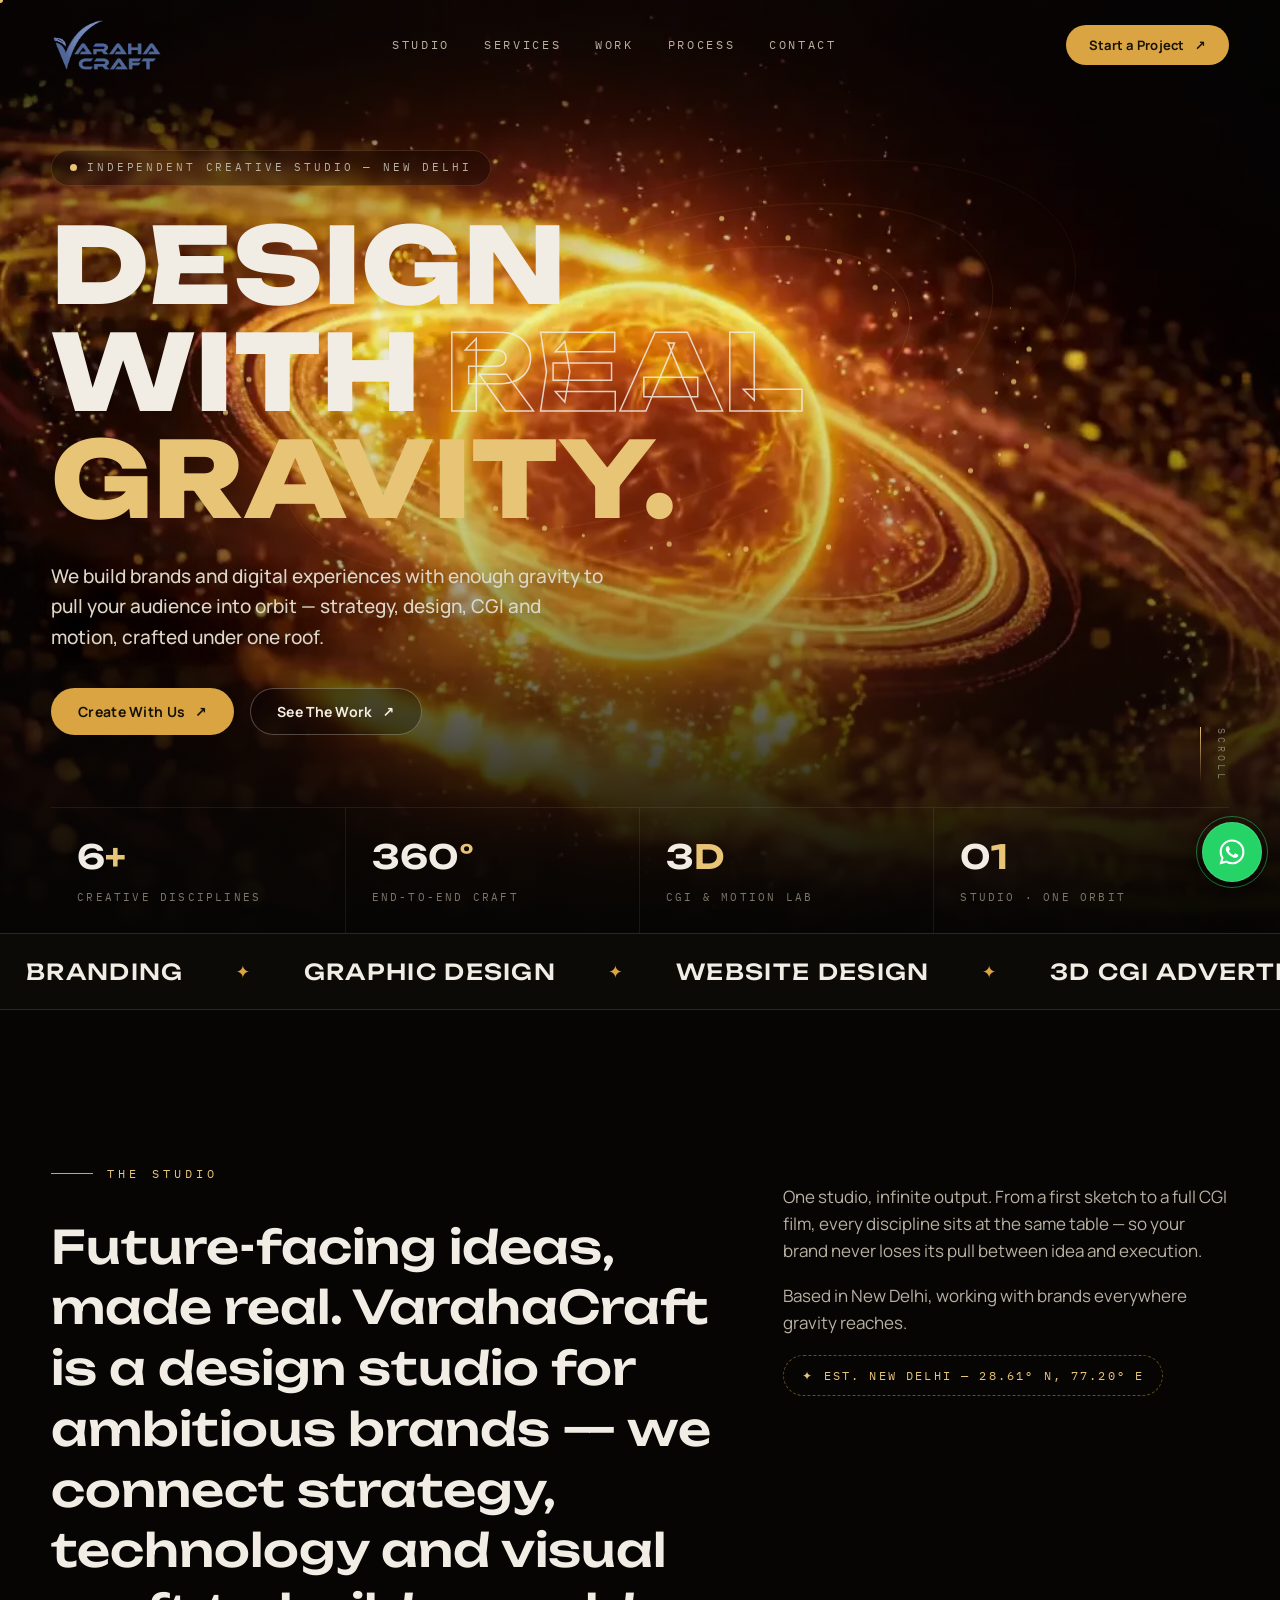
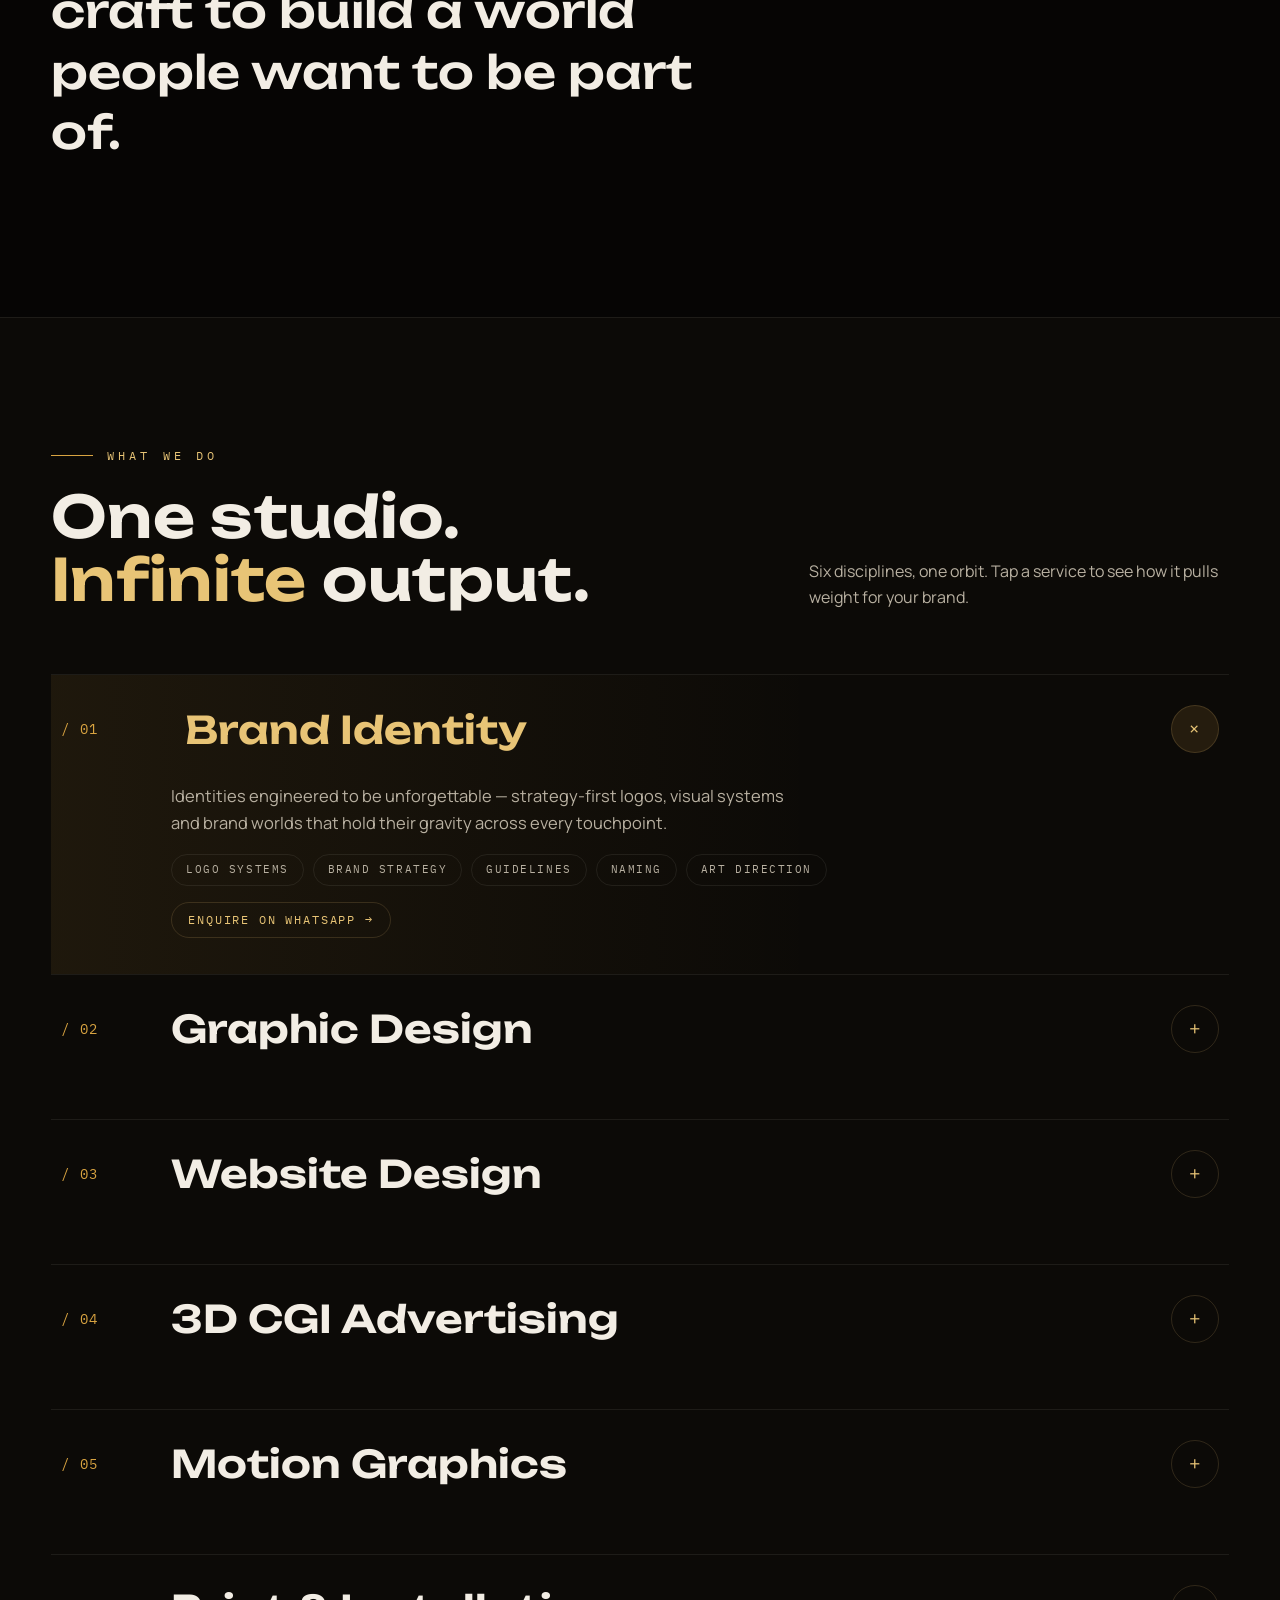
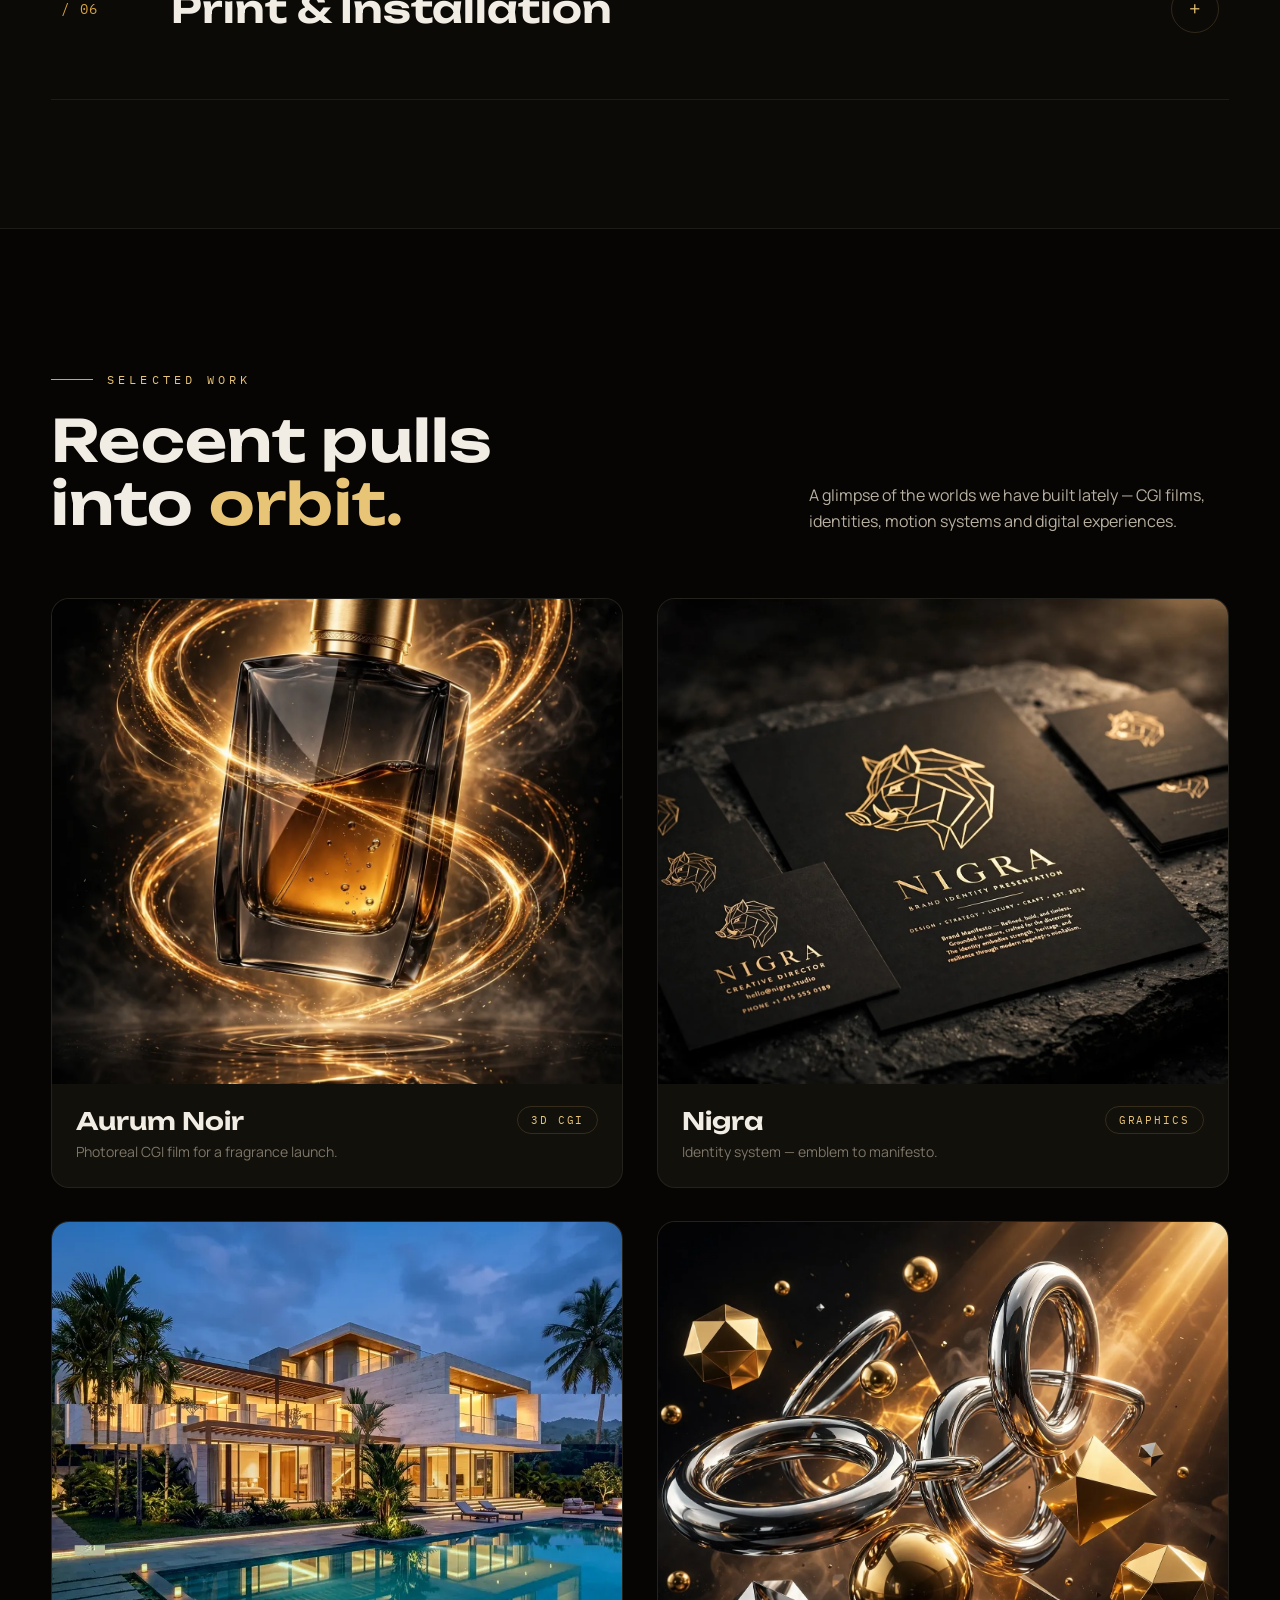
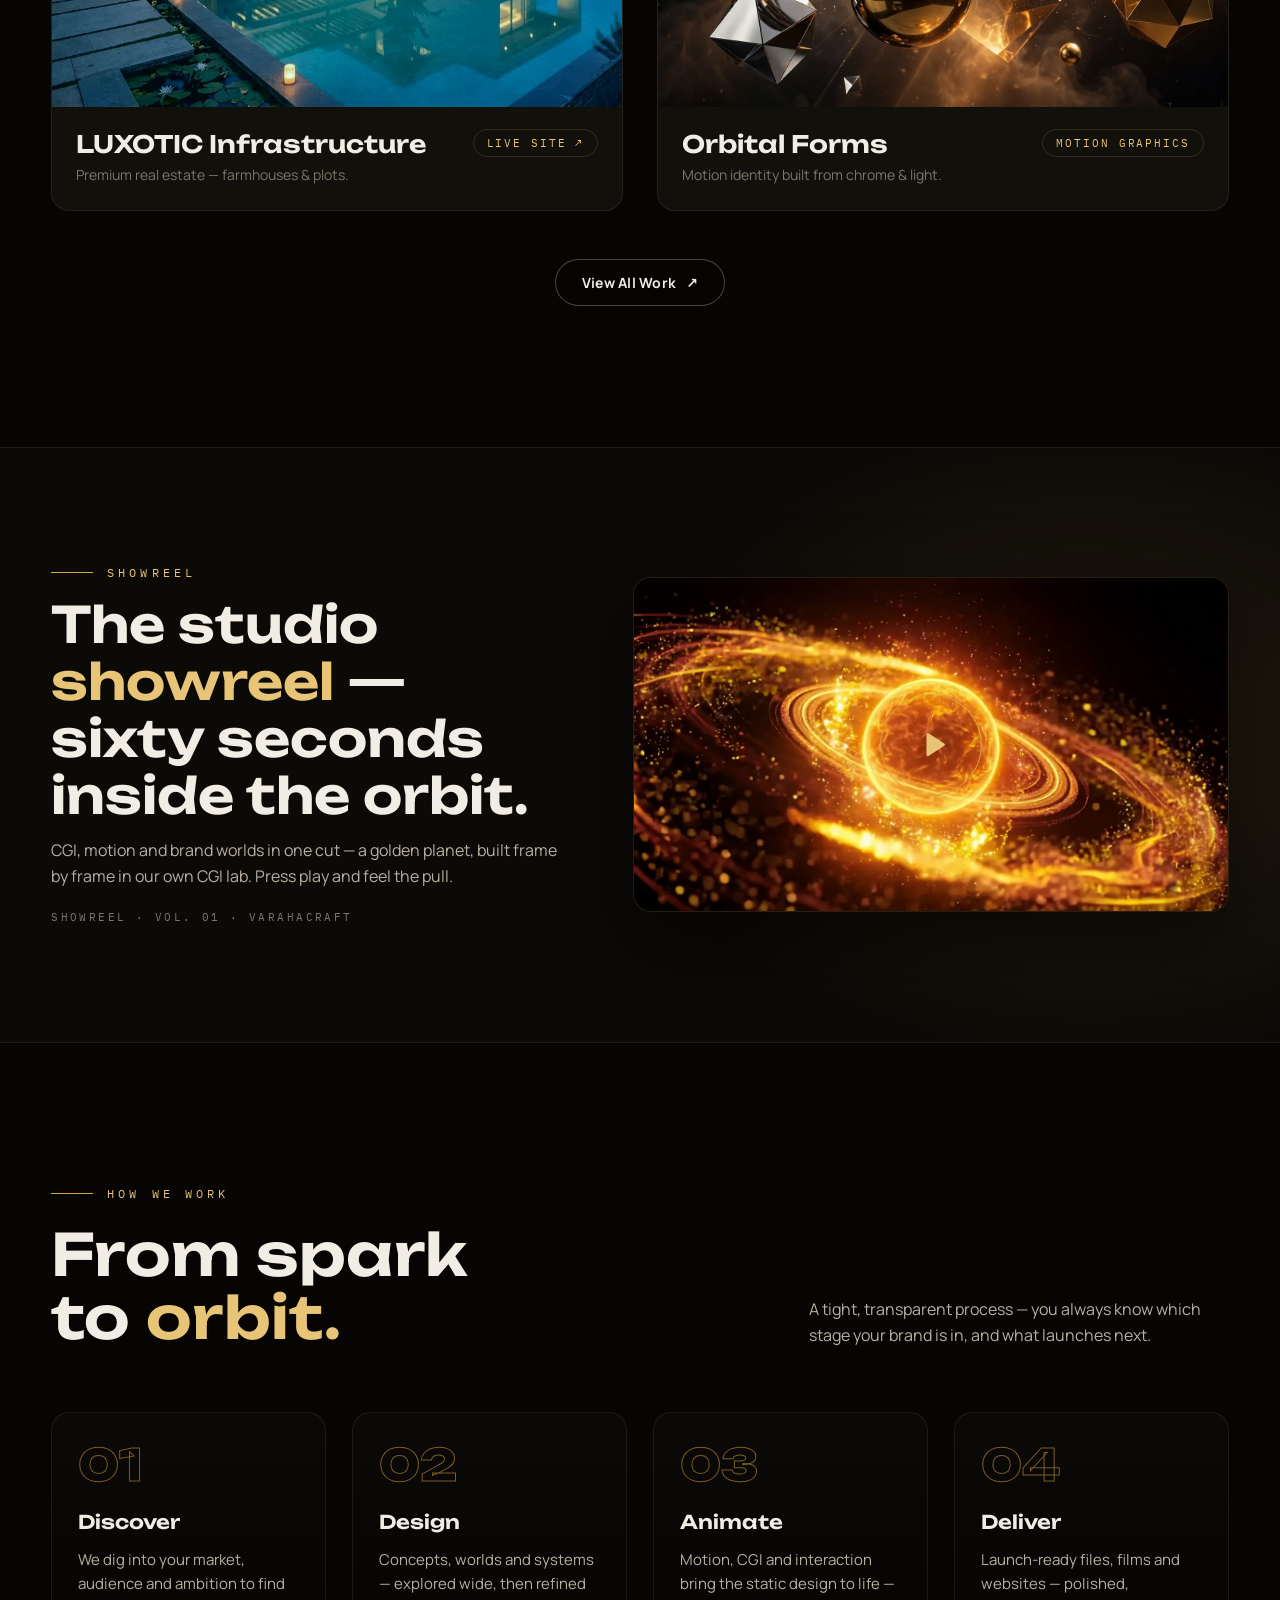
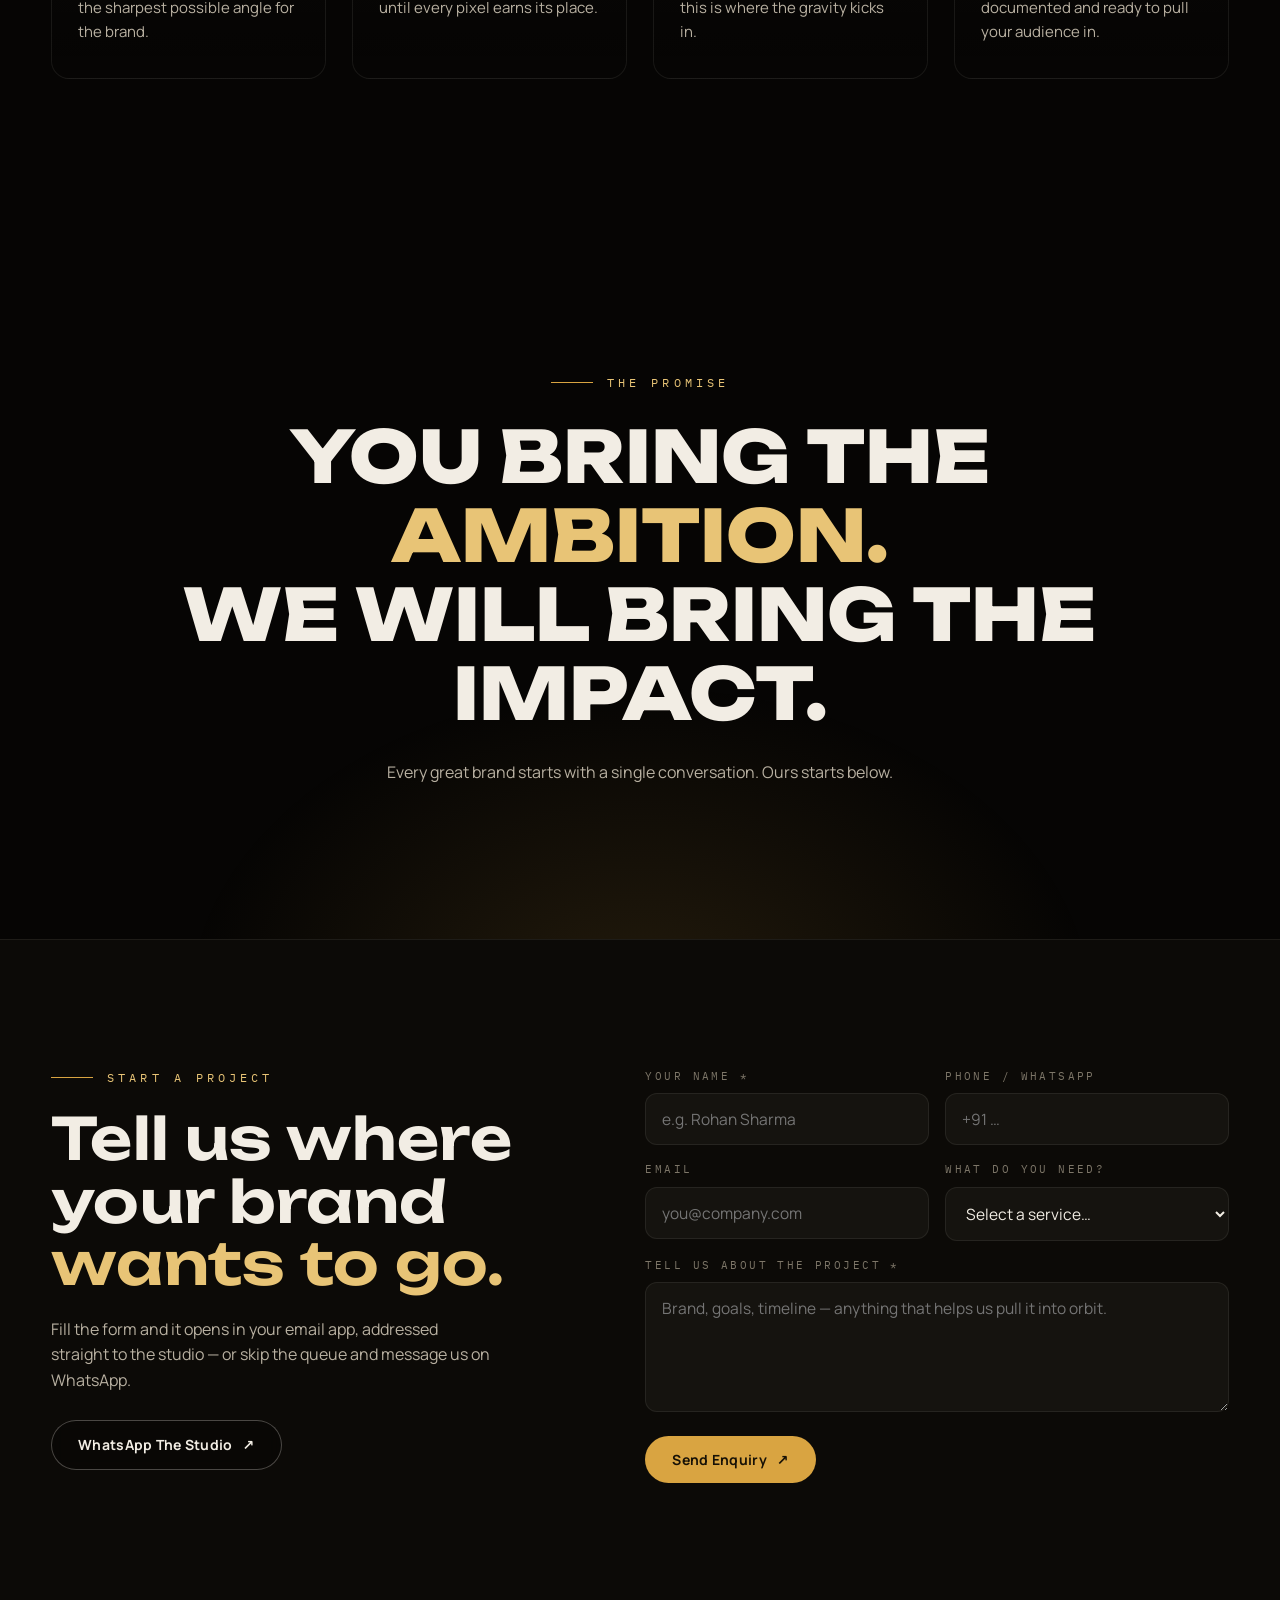
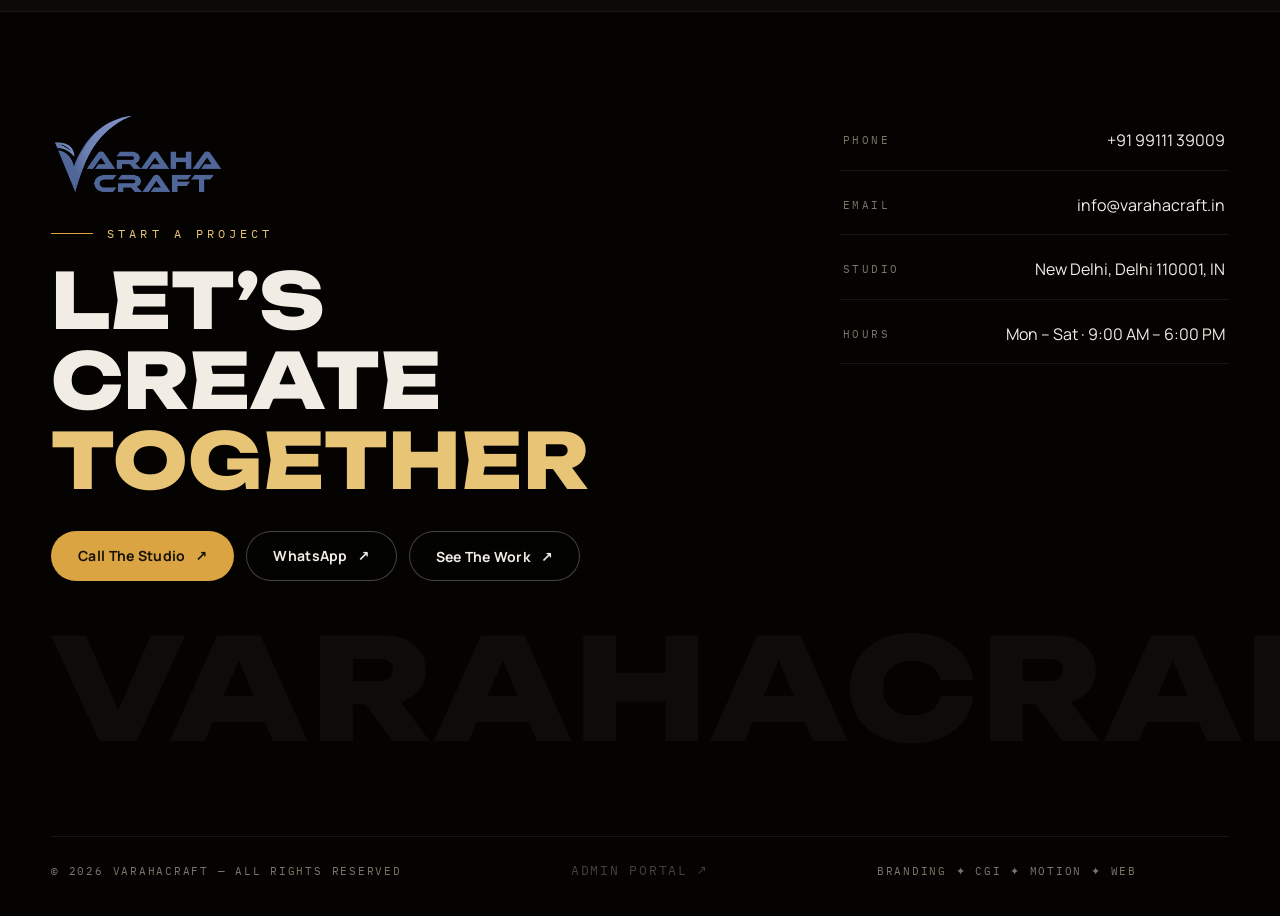
==== commit b102e073: "Add Admin Panel (admin.html), data/site.json, and link in footer" ====
--- a/index.html
+++ b/index.html
@@ -399,6 +399,7 @@
     <div class="foot-giant" aria-hidden="true">VarahaCraft</div>
     <div class="foot-bottom">
       <span>© 2026 VarahaCraft — All rights reserved</span>
+      <span><a href="admin.html" style="color: inherit; opacity: 0.55; text-decoration: none; font-size: 13px; transition: opacity 0.2s;" onmouseover="this.style.opacity='1'" onmouseout="this.style.opacity='0.55'" title="VarahaCraft Admin Panel">Admin Portal ↗</a></span>
       <span>Branding ✦ CGI ✦ Motion ✦ Web</span>
     </div>
   </div>
